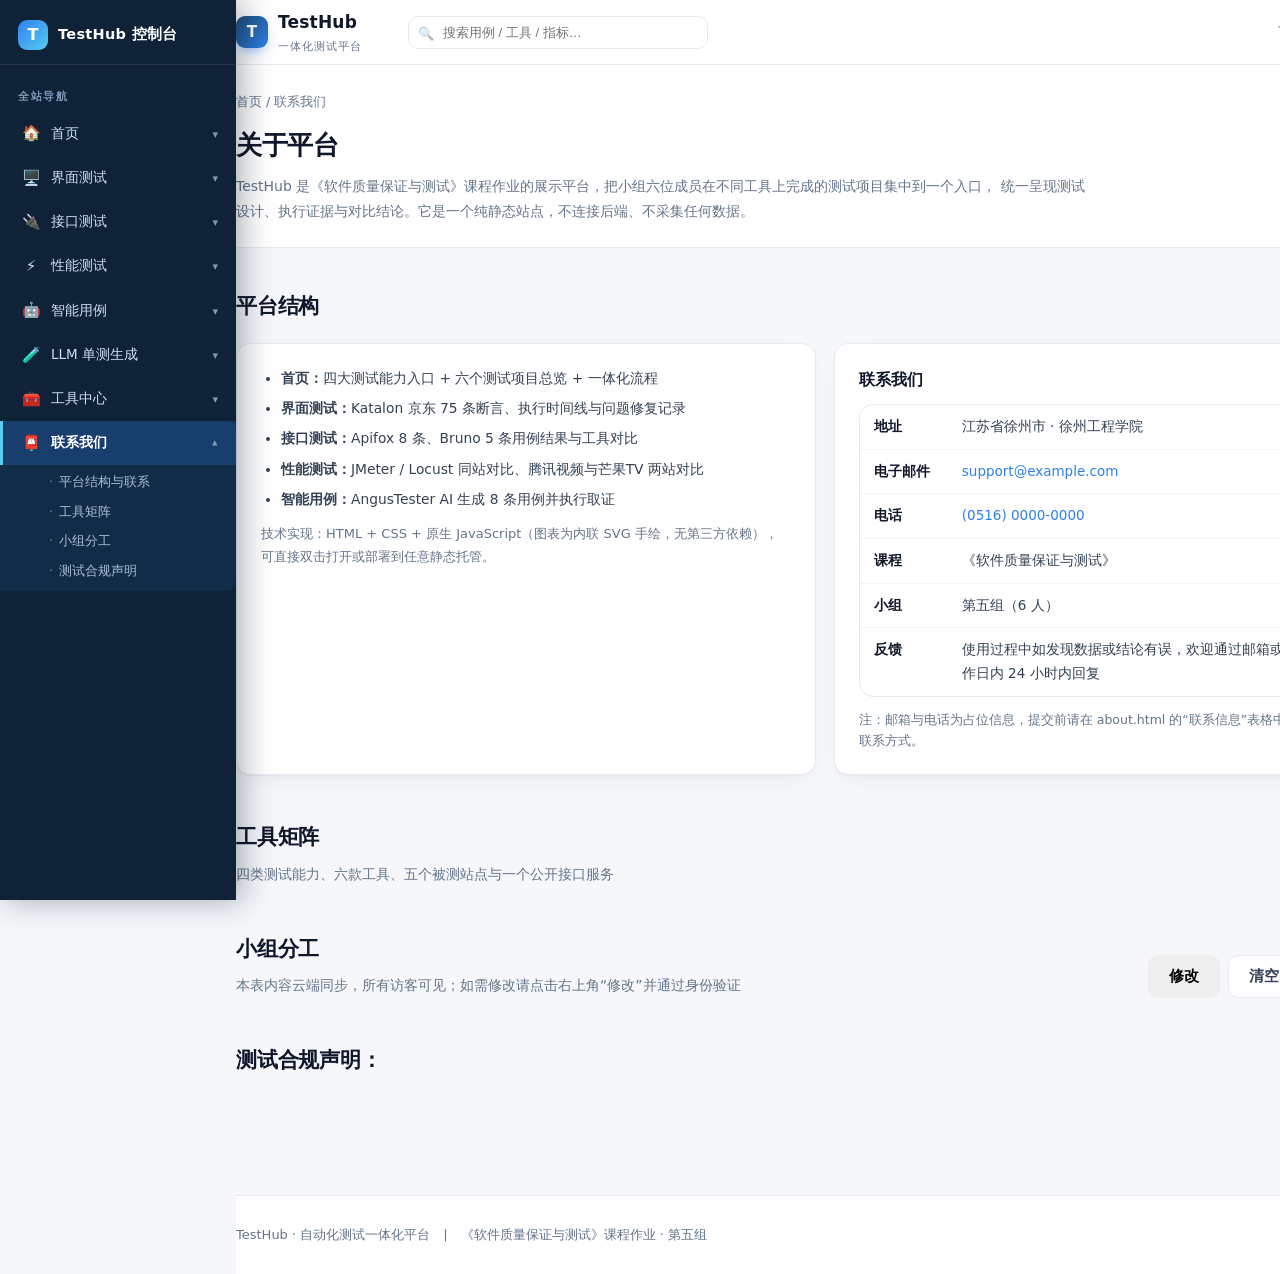
==== about.html @ 20b53c7e "feat: 分工固化+布吉岛验证、侧栏分组直达、新增 LLM 单测生成页" ====
<!DOCTYPE html>
<html lang="zh-CN">
<head>
<meta charset="UTF-8">
<meta name="viewport" content="width=device-width, initial-scale=1">
<title>联系我们 · TestHub 一体化测试平台</title>
<link rel="stylesheet" href="assets/css/style.css">
<link rel="stylesheet" href="assets/css/console.css">
<link rel="stylesheet" href="assets/css/sidebar.css">
</head>
<body>

<header class="nav">
  <div class="wrap nav-inner">
    <a class="logo" href="index.html"><span class="logo-mark">T</span><span>TestHub<small>一体化测试平台</small></span></a>
    <div class="nav-search">
      <input id="globalSearch" type="text" placeholder="搜索用例 / 工具 / 指标…" autocomplete="off">
      <div class="search-pop" id="searchPop"></div>
    </div>
    <button class="nav-toggle" aria-label="菜单">☰</button>
    <nav class="nav-links">
      <a href="index.html">首页</a>
      <a href="about.html">联系我们</a>
    </nav>
  </div>
</header>

<section class="page-head">
  <div class="wrap inner">
    <div class="crumb"><a href="index.html">首页</a> / 联系我们</div>
    <h1>关于平台</h1>
    <p class="desc">
      TestHub 是《软件质量保证与测试》课程作业的展示平台，把小组六位成员在不同工具上完成的测试项目集中到一个入口，
      统一呈现测试设计、执行证据与对比结论。它是一个纯静态站点，不连接后端、不采集任何数据。
    </p>
  </div>
</section>

<main class="wrap">

  <section class="section">
    <div class="grid-2">
      <div class="card card-pad">
        <h3 style="margin:0 0 10px;font-size:16px">平台结构</h3>
        <ul class="list">
          <li><b>首页：</b>四大测试能力入口 + 六个测试项目总览 + 一体化流程</li>
          <li><b>界面测试：</b>Katalon 京东 75 条断言、执行时间线与问题修复记录</li>
          <li><b>接口测试：</b>Apifox 8 条、Bruno 5 条用例结果与工具对比</li>
          <li><b>性能测试：</b>JMeter / Locust 同站对比、腾讯视频与芒果TV 两站对比</li>
          <li><b>智能用例：</b>AngusTester AI 生成 8 条用例并执行取证</li>
        </ul>
        <p style="font-size:13px;color:var(--muted);margin:12px 0 0">
          技术实现：HTML + CSS + 原生 JavaScript（图表为内联 SVG 手绘，无第三方依赖），可直接双击打开或部署到任意静态托管。
        </p>
      </div>

      <div class="card card-pad">
        <h3 style="margin:0 0 10px;font-size:16px">联系我们</h3>
        <div class="table-wrap" style="box-shadow:none">
          <table class="data">
            <tbody>
              <tr><td style="width:88px" class="strong">地址</td><td>江苏省徐州市 · 徐州工程学院</td></tr>
              <tr><td class="strong">电子邮件</td><td><a href="mailto:support@example.com">support@example.com</a></td></tr>
              <tr><td class="strong">电话</td><td><a href="tel:+8651600000000">(0516) 0000-0000</a></td></tr>
              <tr><td class="strong">课程</td><td>《软件质量保证与测试》</td></tr>
              <tr><td class="strong">小组</td><td>第五组（6 人）</td></tr>
              <tr><td class="strong">反馈</td><td>使用过程中如发现数据或结论有误，欢迎通过邮箱或电话反馈；工作日内 24 小时内回复</td></tr>
            </tbody>
          </table>
        </div>
        <p style="font-size:12.5px;color:var(--muted);margin:12px 0 0">
          注：邮箱与电话为占位信息，提交前请在 about.html 的“联系信息”表格中替换为本组真实联系方式。
        </p>
      </div>
    </div>
  </section>

  <section class="section">
    <div class="section-head">
      <div><h2>工具矩阵</h2><p>四类测试能力、六款工具、五个被测站点与一个公开接口服务</p></div>
    </div>
    <div class="table-wrap">
      <table class="data">
        <thead>
          <tr><th>测试类型</th><th>工具</th><th>被测对象</th><th class="c">规模</th><th class="c">结果</th><th>产出证据</th></tr>
        </thead>
        <tbody>
          <tr><td><span class="badge info">界面</span></td><td>Katalon Studio 11.7.0</td><td>京东 5 个页面</td><td class="c">75 条断言</td><td class="c"><span class="badge ok">100%</span></td><td>HTML 报告 + 3 张页面截图 + 原始日志</td></tr>
          <tr><td><span class="badge info">性能</span></td><td>Locust 2.x</td><td>腾讯网首页</td><td class="c">5 组负载</td><td class="c"><span class="badge ok">0% 失败</span></td><td>统计页 + 趋势图</td></tr>
          <tr><td><span class="badge info">性能</span></td><td>Apache JMeter 5.6.3</td><td>腾讯网首页</td><td class="c">4 档 + 补充</td><td class="c"><span class="badge ok">0% 异常</span></td><td>聚合报告 + 图形结果</td></tr>
          <tr><td><span class="badge info">性能</span></td><td>Apache JMeter 5.6.3</td><td>腾讯视频 / 芒果TV</td><td class="c">8 组用例</td><td class="c"><span class="badge ok">0% 异常</span></td><td>聚合报告 + 对比折线</td></tr>
          <tr><td><span class="badge info">接口</span></td><td>Apifox</td><td>JSONPlaceholder posts</td><td class="c">8 条用例</td><td class="c"><span class="badge ok">全部通过</span></td><td>请求/响应截图 + 自动化报告</td></tr>
          <tr><td><span class="badge info">接口</span></td><td>Bruno v4.3.0</td><td>JSONPlaceholder users / posts</td><td class="c">5 条用例</td><td class="c"><span class="badge ok">全部通过</span></td><td>断言结果截图</td></tr>
          <tr><td><span class="badge info">智能</span></td><td>AngusTester + DeepSeek</td><td>百度首页</td><td class="c">8 条用例</td><td class="c"><span class="badge warn">1 个缺陷</span></td><td>AI 用例表 + 执行截图</td></tr>
        </tbody>
      </table>
    </div>
  </section>

  <section class="section">
    <div class="section-head">
      <div><h2>小组分工</h2><p>本表内容云端同步，所有访客可见；如需修改请点击右上角“修改”并通过身份验证</p></div>
      <div style="display:flex;gap:8px">
        <button class="btn" id="fgEdit">修改</button>
        <button class="btn btn-ghost" id="fgReset">清空</button>
        <button class="btn btn-primary" id="fgSave">保存</button>
      </div>
    </div>
    <div class="table-wrap">
      <table class="data" id="fengongTable">
        <thead><tr><th class="c">序号</th><th>姓名</th><th>学号</th><th>负责内容</th></tr></thead>
        <tbody>
          <tr><td class="c">1</td><td class="fill" data-k="n1">高陈洋</td><td class="fill" data-k="s1">24090202116</td><td class="fill wide" data-k="t1">AngusTester 大模型辅助生成测试用例百度功能测试</td></tr>
          <tr><td class="c">2</td><td class="fill" data-k="n2">章雨倩</td><td class="fill" data-k="s2">24090212115</td><td class="fill wide" data-k="t2">JMeter 腾讯QQ/腾讯视频/芒果TV性能测试</td></tr>
          <tr><td class="c">3</td><td class="fill" data-k="n3">王涛</td><td class="fill" data-k="s3">24090202147</td><td class="fill wide" data-k="t3">Locust腾讯QQ性能测试</td></tr>
          <tr><td class="c">4</td><td class="fill" data-k="n4">刘镇恺</td><td class="fill" data-k="s4">24090202151</td><td class="fill wide" data-k="t4">Bruno JSONPlaceholder接口测试</td></tr>
          <tr><td class="c">5</td><td class="fill" data-k="n5">李秉阳</td><td class="fill" data-k="s5">24090202152</td><td class="fill wide" data-k="t5">Apifox JSONPlaceholder接口测试</td></tr>
          <tr><td class="c">6</td><td class="fill" data-k="n6">韩洋</td><td class="fill" data-k="s6">24090202121</td><td class="fill wide" data-k="t6">Katalon Studio京东界面测试</td></tr>
        </tbody>
      </table>
    </div>
  </section>

  <!-- 分工编辑验证弹窗 -->
  <div id="fgGate" style="display:none;position:fixed;inset:0;background:rgba(10,20,32,.55);z-index:200;align-items:center;justify-content:center">
    <div style="background:#fff;border-radius:14px;max-width:360px;width:calc(100% - 40px);padding:22px 22px 18px;box-shadow:0 24px 60px rgba(8,20,35,.35)">
      <h3 style="margin:0 0 6px;font-size:16px">🔐 身份验证</h3>
      <p style="margin:0 0 12px;font-size:13.5px;color:#5a6b7e">谁是大胃王？</p>
      <input id="fgGateInput" type="text" placeholder="请输入答案" style="width:100%;box-sizing:border-box;padding:9px 12px;border:1px solid #d5dce5;border-radius:9px;font-size:14px" autocomplete="off">
      <p id="fgGateErr" style="display:none;margin:8px 0 0;font-size:12.5px;color:#d64545">回答不对哦，再想想～</p>
      <div style="display:flex;gap:8px;justify-content:flex-end;margin-top:14px">
        <button class="btn btn-ghost" id="fgGateCancel">取消</button>
        <button class="btn btn-primary" id="fgGateOk">提交</button>
      </div>
    </div>
  </div>
  <style>
    td.fill { min-width: 90px; }
    td.fill:not(.unlocked) { cursor: pointer; }
    td.fill.unlocked { cursor: text; }
    td.fill.unlocked:focus { outline: 2px solid var(--accent, #4f7cff); outline-offset: -2px; background: #f7f9ff; }
    tr:hover td.fill { background: rgba(47,128,237,.05); }
  </style>
  <script>
  (function () {
    var KEY = "testhub_fengong_v3";
    var CLOUD = "https://kvdb.io/DisrYPCNnQed1QPvCBhDaT/fengong";
    /* 答案仅以哈希形式存放，查看源代码无法直接得到答案 */
    var ANSWER_HASHES = ["3mw9p4", "1e029jj", "3mwav9"];
    function ansHash(s) {
      var x = 5381;
      for (var i = 0; i < s.length; i++) { x = ((x << 5) + x + s.charCodeAt(i)) >>> 0; }
      return x.toString(36);
    }
    var DEFAULTS = {
      n1: "高陈洋", s1: "24090202116", t1: "AngusTester 大模型辅助生成测试用例百度功能测试",
      n2: "章雨倩", s2: "24090212115", t2: "JMeter 腾讯QQ/腾讯视频/芒果TV性能测试",
      n3: "王涛",   s3: "24090202147", t3: "Locust腾讯QQ性能测试",
      n4: "刘镇恺", s4: "24090202151", t4: "Bruno JSONPlaceholder接口测试",
      n5: "李秉阳", s5: "24090202152", t5: "Apifox JSONPlaceholder接口测试",
      n6: "韩洋",   s6: "24090202121", t6: "Katalon Studio京东界面测试"
    };
    var cells = document.querySelectorAll("#fengongTable td.fill");
    var gate = document.getElementById("fgGate");
    var gateInput = document.getElementById("fgGateInput");
    var gateErr = document.getElementById("fgGateErr");
    var unlocked = sessionStorage.getItem("th_fg_unlock") === "1";
    var pendingAction = null;

    function collect() {
      var data = {};
      cells.forEach(function (c) { data[c.dataset.k] = c.textContent.trim(); });
      return data;
    }
    function render(data) {
      cells.forEach(function (c) {
        var v = data[c.dataset.k];
        if (typeof v === "string" && v !== "") c.textContent = v;
      });
    }

    /* 内容优先级：云端数据 > 本地缓存 > 网页内置默认 */
    render(DEFAULTS);
    try { render(JSON.parse(localStorage.getItem(KEY) || "{}")); } catch (e) {}
    fetch(CLOUD, { cache: "no-store" })
      .then(function (r) { return r.ok ? r.text() : null; })
      .then(function (t) {
        if (!t) return;
        var d = null;
        try { d = JSON.parse(t); } catch (e) {}
        if (d && d.n1) { render(d); }
      })
      .catch(function () {});

    function setEditable(on) {
      cells.forEach(function (c) {
        c.classList.toggle("unlocked", on);
        if (on) c.setAttribute("contenteditable", "true");
        else c.removeAttribute("contenteditable");
      });
    }

    /* --- 验证关卡：所有写操作（修改/清空/保存）必须先通过 --- */
    function requireGate(action) {
      if (unlocked) { action(); return; }
      pendingAction = action;
      gate.style.display = "flex";
      gateErr.style.display = "none";
      gateInput.value = "";
      setTimeout(function () { gateInput.focus(); }, 60);
    }
    function tryAnswer() {
      var v = (gateInput.value || "").trim().toLowerCase();
      if (ANSWER_HASHES.indexOf(ansHash(v)) >= 0) {
        gate.style.display = "none";
        unlocked = true;
        sessionStorage.setItem("th_fg_unlock", "1");
        var act = pendingAction; pendingAction = null;
        if (act) act();
      } else {
        gateErr.style.display = "block";
        gateInput.select();
      }
    }
    document.getElementById("fgGateOk").addEventListener("click", tryAnswer);
    document.getElementById("fgGateCancel").addEventListener("click", function () {
      gate.style.display = "none"; pendingAction = null;
    });
    gateInput.addEventListener("keydown", function (e) { if (e.key === "Enter") tryAnswer(); });

    /* --- 修改：验证后解锁编辑 --- */
    document.getElementById("fgEdit").addEventListener("click", function () {
      requireGate(function () {
        setEditable(true);
        alert("验证通过！现在可以点击单元格直接修改，改完请点击“保存”同步到云端。");
      });
    });

    /* --- 清空：验证后清空表格内容（需再点保存才会同步） --- */
    document.getElementById("fgReset").addEventListener("click", function () {
      requireGate(function () {
        if (!confirm("确定清空表格全部内容？清空后请点击“保存”同步到云端。")) return;
        cells.forEach(function (c) { c.textContent = ""; });
      });
    });

    /* --- 保存：验证后写入云端，全站访客刷新即可看到 --- */
    var saveBtn = document.getElementById("fgSave");
    saveBtn.addEventListener("click", function () {
      requireGate(function () {
        var data = collect();
        saveBtn.disabled = true; saveBtn.textContent = "保存中…";
        fetch(CLOUD, {
          method: "PUT",
          headers: { "Content-Type": "application/json" },
          body: JSON.stringify(data)
        }).then(function (r) {
          if (r.ok) {
            localStorage.removeItem(KEY);
            saveBtn.textContent = "已同步 ✓";
            setTimeout(function () { saveBtn.textContent = "保存"; saveBtn.disabled = false; }, 1500);
            alert("已保存并同步到云端！所有人打开或刷新本页面即可看到最新分工。");
          } else {
            throw new Error("HTTP " + r.status);
          }
        }).catch(function () {
          localStorage.setItem(KEY, JSON.stringify(data));
          saveBtn.textContent = "保存";
          saveBtn.disabled = false;
          alert("云端暂时不可用，本次修改已保存在本浏览器。\n请稍后重试，或联系管理员检查云端存储状态。");
        });
      });
    });

    /* --- 编辑过程中：Enter 结束输入；失焦暂存本地（防丢） --- */
    cells.forEach(function (c) {
      c.addEventListener("keydown", function (e) { if (e.key === "Enter") { e.preventDefault(); c.blur(); } });
      c.addEventListener("blur", function () {
        if (c.classList.contains("unlocked")) {
          try { localStorage.setItem(KEY, JSON.stringify(collect())); } catch (e) {}
        }
      });
    });
  })();
  </script>

  <section class="section">
    <div class="callout warn">
      <b>测试合规声明：</b>平台中所有测试均在公开页面上开展，未登录真实账号、未提交真实业务数据、未绕过任何风控或验证码；
      性能测试并发量级控制在 200 以内，测试前已确认不对被测站点造成异常影响。截图、报告与日志均来自本组真实执行过程。
    </div>
  </section>

</main>

<footer class="site">
  <div class="wrap inner">
    <div>TestHub · 自动化测试一体化平台　|　《软件质量保证与测试》课程作业 · 第五组</div>
    <div><a href="index.html">返回首页</a></div>
  </div>
</footer>

<script src="assets/js/data.js"></script>
<script src="assets/js/console.js"></script>
<script src="assets/js/app.js"></script>
<script src="assets/js/sidebar.js"></script>
</body>
</html>
---- assets/css/style.css ----
:root {
  --bg: #f5f7fb;
  --card: #ffffff;
  --ink: #0f172a;
  --ink-2: #334155;
  --muted: #64748b;
  --line: #e6ebf2;
  --brand: #1f4e79;
  --brand-2: #2f80ed;
  --brand-soft: #eaf2fb;
  --ok: #15803d;
  --ok-soft: #e8f5ec;
  --warn: #b45309;
  --warn-soft: #fdf3e3;
  --fail: #b91c1c;
  --fail-soft: #fdeceb;
  --info: #1d4ed8;
  --info-soft: #e8eefc;
  --radius: 14px;
  --shadow: 0 1px 2px rgba(15, 23, 42, .04), 0 8px 24px -12px rgba(15, 23, 42, .12);
  --shadow-lg: 0 24px 60px -30px rgba(15, 23, 42, .35);
}

* { box-sizing: border-box; }

html { scroll-behavior: smooth; }

body {
  margin: 0;
  background: var(--bg);
  color: var(--ink);
  font-family: "Microsoft YaHei", "PingFang SC", "Hiragino Sans GB", system-ui, -apple-system, "Segoe UI", sans-serif;
  font-size: 15px;
  line-height: 1.75;
  -webkit-font-smoothing: antialiased;
}

a { color: var(--brand-2); text-decoration: none; }
a:hover { text-decoration: underline; }

.wrap { width: min(1180px, 92vw); margin: 0 auto; }

/* ---------- 顶部导航 ---------- */
.nav {
  position: sticky; top: 0; z-index: 50;
  background: rgba(255, 255, 255, .92);
  backdrop-filter: saturate(180%) blur(12px);
  border-bottom: 1px solid var(--line);
}
.nav-inner {
  display: flex; align-items: center; gap: 28px;
  height: 64px;
}
.logo { display: flex; align-items: center; gap: 10px; font-weight: 800; color: var(--ink); font-size: 17px; letter-spacing: .2px; }
.logo:hover { text-decoration: none; }
.logo-mark {
  width: 32px; height: 32px; border-radius: 9px;
  background: linear-gradient(135deg, #1f4e79, #2f80ed);
  color: #fff; display: grid; place-items: center;
  font-size: 15px; font-weight: 800;
  box-shadow: 0 6px 14px -6px rgba(47, 128, 237, .8);
}
.logo small { display: block; font-size: 11px; color: var(--muted); font-weight: 500; letter-spacing: 1px; }
.nav-links { display: flex; gap: 4px; margin-left: auto; }
.nav-links a {
  color: var(--ink-2); padding: 8px 14px; border-radius: 9px;
  font-size: 14.5px; font-weight: 500;
}
.nav-links a:hover { background: var(--brand-soft); color: var(--brand); text-decoration: none; }
.nav-links a.active { background: var(--brand); color: #fff; }
.nav-links a.active:hover { background: var(--brand); }
.nav-toggle { display: none; margin-left: auto; background: none; border: 1px solid var(--line); border-radius: 9px; padding: 6px 10px; cursor: pointer; }

/* ---------- Hero ---------- */
.hero {
  position: relative; overflow: hidden;
  background:
    radial-gradient(900px 340px at 12% -10%, #e8f1fd 0%, rgba(232, 241, 253, 0) 70%),
    radial-gradient(700px 300px at 92% 0%, #eef6f1 0%, rgba(238, 246, 241, 0) 70%),
    #fff;
  border-bottom: 1px solid var(--line);
}
.hero::after {
  content: ""; position: absolute; inset: 0;
  background-image: linear-gradient(var(--line) 1px, transparent 1px), linear-gradient(90deg, var(--line) 1px, transparent 1px);
  background-size: 56px 56px;
  mask-image: radial-gradient(70% 60% at 50% 0%, #000 0%, transparent 80%);
  opacity: .5; pointer-events: none;
}
.hero-inner { position: relative; z-index: 2; padding: 64px 0 56px; }
.eyebrow {
  display: inline-flex; align-items: center; gap: 8px;
  background: var(--brand-soft); color: var(--brand);
  border: 1px solid #d5e4f6;
  padding: 5px 12px; border-radius: 999px;
  font-size: 12.5px; font-weight: 700; letter-spacing: .5px;
}
.hero h1 {
  margin: 18px 0 14px; font-size: clamp(28px, 4.4vw, 44px);
  line-height: 1.25; letter-spacing: -.5px;
}
.hero h1 span { color: var(--brand-2); }
.hero p.lead { max-width: 720px; color: var(--muted); font-size: 16px; margin: 0 0 26px; }
.hero-actions { display: flex; gap: 12px; flex-wrap: wrap; }

.btn {
  display: inline-flex; align-items: center; gap: 8px;
  padding: 11px 20px; border-radius: 10px; font-weight: 700; font-size: 14.5px;
  border: 1px solid transparent; cursor: pointer;
}
.btn-primary { background: linear-gradient(135deg, #1f4e79, #2f80ed); color: #fff; box-shadow: 0 12px 24px -14px rgba(31, 78, 121, .9); }
.btn-primary:hover { text-decoration: none; filter: brightness(1.05); }
.btn-ghost { background: #fff; border-color: var(--line); color: var(--ink-2); }
.btn-ghost:hover { border-color: #c9d8ea; text-decoration: none; color: var(--brand); }

/* ---------- 通用区块 ---------- */
main { padding: 40px 0 72px; }
.section { margin-bottom: 44px; }
.section-head { display: flex; align-items: flex-end; justify-content: space-between; gap: 20px; margin-bottom: 18px; }
.section-head h2 { margin: 0; font-size: 21px; letter-spacing: -.2px; }
.section-head p { margin: 6px 0 0; color: var(--muted); font-size: 14px; }
.section-head .more { font-size: 14px; font-weight: 600; white-space: nowrap; }

.card {
  background: var(--card); border: 1px solid var(--line);
  border-radius: var(--radius); box-shadow: var(--shadow);
}
.card-pad { padding: 22px 24px; }

/* ---------- 首页四大板块 ---------- */
.modules { display: grid; grid-template-columns: repeat(4, 1fr); gap: 18px; }
.module {
  position: relative; overflow: hidden;
  background: #fff; border: 1px solid var(--line); border-radius: var(--radius);
  padding: 22px 22px 20px; box-shadow: var(--shadow);
  display: flex; flex-direction: column; gap: 10px;
  transition: transform .18s ease, box-shadow .18s ease, border-color .18s ease;
}
.module:hover { transform: translateY(-3px); box-shadow: var(--shadow-lg); border-color: #cfe0f5; text-decoration: none; }
.module::before { content: ""; position: absolute; left: 0; right: 0; top: 0; height: 3px; background: var(--accent, var(--brand-2)); }
.module .ico {
  width: 42px; height: 42px; border-radius: 11px;
  display: grid; place-items: center; font-size: 20px;
  background: var(--accent-soft, var(--brand-soft)); color: var(--accent, var(--brand-2));
}
.module h3 { margin: 2px 0 0; font-size: 16.5px; color: var(--ink); }
.module .tool { font-size: 12.5px; color: var(--muted); font-weight: 600; letter-spacing: .3px; }
.module p { margin: 0; font-size: 13.5px; color: var(--muted); line-height: 1.7; }
.module .metric { display: flex; align-items: baseline; gap: 6px; margin-top: auto; padding-top: 6px; border-top: 1px dashed var(--line); }
.module .metric b { font-size: 20px; color: var(--ink); letter-spacing: -.5px; }
.module .metric span { font-size: 12.5px; color: var(--muted); }
.module-actions { display: flex; gap: 8px; flex-wrap: wrap; margin-top: 12px; }
.btn-sm { padding: 7px 13px; font-size: 12.5px; border-radius: 8px; font-weight: 700; }
.btn-sm.btn-primary { box-shadow: none; }
.tool-links { display: flex; flex-wrap: wrap; align-items: center; gap: 10px; margin-top: 16px; font-size: 13px; }
.tool-links .tl-label { color: var(--muted); font-weight: 700; }
.tool-links a {
  display: inline-flex; align-items: center; gap: 5px;
  padding: 6px 13px; border: 1px solid var(--line); border-radius: 999px;
  background: #fff; color: var(--brand); font-weight: 700; font-size: 12.5px;
}
.tool-links a:hover { border-color: #c9d8ea; text-decoration: none; box-shadow: var(--shadow); }

/* ---------- 统计卡 ---------- */
.stats { display: grid; grid-template-columns: repeat(4, 1fr); gap: 16px; }
.stat { background: #fff; border: 1px solid var(--line); border-radius: var(--radius); padding: 18px 20px; box-shadow: var(--shadow); }
.stat .k { font-size: 12.5px; color: var(--muted); font-weight: 600; }
.stat .v { font-size: 30px; font-weight: 800; letter-spacing: -1px; margin: 2px 0 0; }
.stat .v small { font-size: 14px; font-weight: 700; color: var(--muted); margin-left: 4px; }
.stat .d { font-size: 12.5px; color: var(--muted); }

/* ---------- 表格 ---------- */
.table-wrap { overflow-x: auto; border-radius: var(--radius); border: 1px solid var(--line); background: #fff; box-shadow: var(--shadow); }
table.data { width: 100%; border-collapse: collapse; font-size: 13.5px; }
table.data thead th {
  background: #f7fafd; color: var(--ink-2); font-weight: 700; text-align: left;
  padding: 11px 14px; border-bottom: 1px solid var(--line); white-space: nowrap; font-size: 13px;
}
table.data tbody td { padding: 10px 14px; border-bottom: 1px solid #f1f5f9; color: var(--ink-2); vertical-align: top; }
table.data tbody tr:last-child td { border-bottom: none; }
table.data tbody tr:hover { background: #fbfdff; }
table.data td.num, table.data th.num { text-align: right; font-variant-numeric: tabular-nums; }
table.data td.c, table.data th.c { text-align: center; }
table.data .strong { font-weight: 700; color: var(--ink); }

/* ---------- 徽章 ---------- */
.badge {
  display: inline-block; padding: 2px 9px; border-radius: 999px;
  font-size: 12px; font-weight: 700; line-height: 1.7; white-space: nowrap;
}
.badge.ok { background: var(--ok-soft); color: var(--ok); }
.badge.warn { background: var(--warn-soft); color: var(--warn); }
.badge.fail { background: var(--fail-soft); color: var(--fail); }
.badge.info { background: var(--info-soft); color: var(--info); }
.badge.gray { background: #f1f5f9; color: var(--muted); }

/* ---------- 图表 ---------- */
.chart-card { background: #fff; border: 1px solid var(--line); border-radius: var(--radius); box-shadow: var(--shadow); padding: 18px 20px 10px; }
.chart-card h4 { margin: 0 0 2px; font-size: 15px; }
.chart-card .sub { font-size: 12.5px; color: var(--muted); margin-bottom: 10px; }
.chart { width: 100%; }
.chart svg { width: 100%; height: auto; display: block; overflow: visible; }
.legend { display: flex; gap: 16px; flex-wrap: wrap; margin: 4px 0 10px; font-size: 12.5px; color: var(--muted); }
.legend i { width: 10px; height: 10px; border-radius: 3px; display: inline-block; margin-right: 6px; }

.grid-2 { display: grid; grid-template-columns: 1fr 1fr; gap: 18px; }
.grid-2-1 { display: grid; grid-template-columns: 1.35fr 1fr; gap: 18px; }

/* ---------- 证据截图 ---------- */
.shots { display: grid; grid-template-columns: repeat(2, 1fr); gap: 18px; }
.shot { background: #fff; border: 1px solid var(--line); border-radius: var(--radius); padding: 12px; box-shadow: var(--shadow); }
.shot img { width: 100%; display: block; border-radius: 9px; border: 1px solid var(--line); }
.shot figcaption { font-size: 12.5px; color: var(--muted); margin-top: 9px; }
.shot figcaption b { color: var(--ink-2); }

/* ---------- 提示块 ---------- */
.callout {
  border-radius: var(--radius); padding: 16px 20px; font-size: 13.8px; line-height: 1.8;
  background: var(--brand-soft); border: 1px solid #d5e4f6; color: #17395c;
}
.callout.ok { background: var(--ok-soft); border-color: #cfe8d8; color: #14532d; }
.callout.warn { background: var(--warn-soft); border-color: #f4dfb8; color: #7c3a06; }
.callout b { color: inherit; }
.callout ul { margin: 8px 0 0; padding-left: 20px; }

/* ---------- 时间线 ---------- */
.timeline { position: relative; padding-left: 22px; }
.timeline::before { content: ""; position: absolute; left: 6px; top: 6px; bottom: 6px; width: 2px; background: var(--line); }
.tl-item { position: relative; padding: 0 0 16px 12px; font-size: 13.5px; }
.tl-item::before { content: ""; position: absolute; left: -22px; top: 7px; width: 10px; height: 10px; border-radius: 50%; background: #fff; border: 2.5px solid var(--brand-2); }
.tl-item.bad::before { border-color: #dc2626; }
.tl-item.good::before { border-color: #16a34a; }
.tl-item .t { font-weight: 700; color: var(--ink); }
.tl-item .d { color: var(--muted); }

/* ---------- 流程步骤 ---------- */
.steps { display: grid; grid-template-columns: repeat(5, 1fr); gap: 12px; counter-reset: s; }
.step { background: #fff; border: 1px solid var(--line); border-radius: 12px; padding: 16px 16px 14px; position: relative; box-shadow: var(--shadow); }
.step::before {
  counter-increment: s; content: counter(s);
  position: absolute; top: -10px; left: 14px;
  width: 22px; height: 22px; border-radius: 50%;
  background: var(--brand); color: #fff; font-size: 12px; font-weight: 800;
  display: grid; place-items: center;
}
.step h5 { margin: 8px 0 4px; font-size: 14px; }
.step p { margin: 0; font-size: 12.5px; color: var(--muted); line-height: 1.65; }

/* ---------- 页面头 ---------- */
.page-head { background: #fff; border-bottom: 1px solid var(--line); }
.page-head .inner { padding: 26px 0 24px; }
.crumb { font-size: 12.5px; color: var(--muted); margin-bottom: 10px; }
.crumb a { color: var(--muted); }
.page-head h1 { margin: 0 0 6px; font-size: 26px; letter-spacing: -.4px; }
.page-head .desc { color: var(--muted); font-size: 14px; margin: 0; max-width: 860px; }
.chips { display: flex; gap: 8px; flex-wrap: wrap; margin-top: 14px; }
.chip { font-size: 12.5px; color: var(--ink-2); background: #f4f7fb; border: 1px solid var(--line); padding: 4px 11px; border-radius: 999px; font-weight: 600; }

/* ---------- 列表 ---------- */
.list { margin: 0; padding-left: 20px; font-size: 13.8px; color: var(--ink-2); }
.list li { margin-bottom: 6px; }

/* ---------- 页脚 ---------- */
footer.site {
  border-top: 1px solid var(--line); background: #fff;
  padding: 28px 0; color: var(--muted); font-size: 13px;
}
footer.site .inner { display: flex; justify-content: space-between; gap: 20px; flex-wrap: wrap; }
footer.site a { color: var(--muted); }

/* ---------- 响应式 ---------- */
@media (max-width: 1024px) {
  .modules { grid-template-columns: repeat(2, 1fr); }
  .stats { grid-template-columns: repeat(2, 1fr); }
  .steps { grid-template-columns: repeat(2, 1fr); }
  .grid-2, .grid-2-1 { grid-template-columns: 1fr; }
}
@media (max-width: 720px) {
  .nav-links { display: none; position: absolute; top: 64px; left: 0; right: 0; background: #fff; border-bottom: 1px solid var(--line); flex-direction: column; padding: 8px; gap: 2px; }
  .nav-links.open { display: flex; }
  .nav-toggle { display: block; }
  .modules, .stats, .shots, .steps { grid-template-columns: 1fr; }
  .hero-inner { padding: 40px 0 34px; }
  main { padding: 26px 0 48px; }
}
---- assets/css/console.css ----
/* ---------- 全局搜索 ---------- */
.nav-search { position: relative; margin-left: 18px; flex: 0 1 300px; }
.nav-search input {
  width: 100%; padding: 8px 12px 8px 34px; border: 1px solid var(--line); border-radius: 10px;
  font-size: 13px; background: #fff; outline: none; transition: border-color .15s;
}
.nav-search input:focus { border-color: #2f80ed; }
.nav-search::before { content: "🔍"; position: absolute; left: 10px; top: 7px; font-size: 13px; opacity: .55; }
.search-pop {
  display: none; position: absolute; top: 42px; left: 0; right: 0; z-index: 60;
  background: #fff; border: 1px solid var(--line); border-radius: 12px; box-shadow: var(--shadow-lg);
  overflow: hidden; max-height: 340px; overflow-y: auto;
}
.search-pop.show { display: block; }
.sp-item { display: block; padding: 9px 14px; border-bottom: 1px solid #f0f4f8; cursor: pointer; }
.sp-item:hover { background: var(--brand-soft); }
.sp-item b { display: block; font-size: 13px; color: var(--ink); }
.sp-item span { display: block; font-size: 12px; color: var(--muted); margin-top: 2px; }
.sp-empty { padding: 14px; font-size: 12.5px; color: var(--muted); text-align: center; }

/* ---------- 交互控制台 ---------- */
.console { background: #fff; border: 1px solid var(--line); border-radius: var(--radius); box-shadow: var(--shadow); padding: 20px 22px; }
.console h3 { margin: 0 0 4px; font-size: 16px; }
.console .sub { font-size: 12.5px; color: var(--muted); margin: 0 0 14px; }
.ctl-row { display: flex; gap: 10px; flex-wrap: wrap; align-items: center; margin-bottom: 12px; }
.ctl-row label { font-size: 12.5px; font-weight: 700; color: var(--muted); }
.ctl-row select, .ctl-row input[type="text"], .console textarea {
  padding: 8px 11px; border: 1px solid var(--line); border-radius: 9px; font-size: 13px;
  background: #fff; outline: none; font-family: inherit;
}
.ctl-row select:focus, .ctl-row input:focus, .console textarea:focus { border-color: #2f80ed; }
.ctl-row input[type="text"].grow { flex: 1 1 260px; }
.console textarea { width: 100%; min-height: 74px; resize: vertical; line-height: 1.6; }
.kv { display: flex; gap: 22px; flex-wrap: wrap; padding: 12px 14px; background: #f6f9fc; border: 1px solid var(--line); border-radius: 10px; margin-bottom: 12px; }
.kv .kv-i { display: flex; flex-direction: column; gap: 2px; }
.kv .kv-k { font-size: 11.5px; color: var(--muted); font-weight: 700; }
.kv .kv-v { font-size: 15px; font-weight: 800; color: var(--ink); }
.kv .kv-v.ok { color: #0d9488; }
.kv .kv-v.bad { color: #d64545; }
.resp-box { background: #101826; color: #d7e3f4; border-radius: 10px; padding: 14px 16px; font-family: Consolas, Menlo, monospace; font-size: 12.5px; line-height: 1.6; max-height: 340px; overflow: auto; white-space: pre-wrap; word-break: break-all; }
.hist-list { list-style: none; margin: 10px 0 0; padding: 0; }
.hist-list li { display: flex; align-items: center; gap: 10px; padding: 7px 4px; border-bottom: 1px dashed var(--line); font-size: 12.5px; }
.hist-list li.dim { color: var(--muted); }
.hist-list .hm { font-weight: 800; font-size: 11px; padding: 2px 8px; border-radius: 6px; background: #eef2f7; }
.hist-list .hm.ok { background: #e6f6f3; color: #0d9488; }
.hist-list .hm.bad { background: #fdeaea; color: #d64545; }
.hist-list .hu { flex: 1; color: var(--ink-2); overflow: hidden; text-overflow: ellipsis; white-space: nowrap; }
.hist-list .hs { font-weight: 700; }
.hist-list .hs.ok { color: #0d9488; }
.hist-list .hs.bad { color: #d64545; }
.hist-list .ht { color: var(--muted); }
button.mini { border: 1px solid var(--line); background: #fff; border-radius: 7px; padding: 3px 10px; font-size: 11.5px; cursor: pointer; }
button.mini:hover { border-color: #2f80ed; color: #2f80ed; }
.chart-box { margin-top: 14px; background: #fff; border: 1px solid var(--line); border-radius: 12px; padding: 14px; }
.pf-svg { width: 100%; height: auto; }
.badge.bad { background: #fdeaea; color: #d64545; }
.ai-case { border: 1px solid var(--line); border-left: 3px solid var(--brand-2); border-radius: 10px; padding: 12px 14px; margin-top: 10px; animation: pop .25s ease; }
.ai-case .ai-head { display: flex; align-items: center; gap: 8px; flex-wrap: wrap; font-size: 13.5px; }
.ai-case p { margin: 6px 0 0; font-size: 12.5px; color: var(--muted); }
@keyframes pop { from { opacity: 0; transform: translateY(6px); } to { opacity: 1; transform: none; } }
.ai-prog { height: 26px; background: #eef2f7; border-radius: 999px; overflow: hidden; margin: 10px 0; }
.ai-prog div { height: 100%; width: 0; background: linear-gradient(90deg, #1f4e79, #2f80ed); color: #fff; font-size: 11.5px; font-weight: 700; line-height: 26px; padding-left: 12px; transition: width .2s; white-space: nowrap; }

/* ---------- 工具中心 ---------- */
.tools-grid { display: grid; grid-template-columns: repeat(3, 1fr); gap: 18px; }
.tool-card { background: #fff; border: 1px solid var(--line); border-top: 3px solid var(--tc, var(--brand-2)); border-radius: var(--radius); padding: 20px; box-shadow: var(--shadow); display: flex; flex-direction: column; gap: 8px; }
.tool-card h3 { margin: 0; font-size: 17px; color: var(--ink); }
.tool-card p { margin: 0; font-size: 13px; color: var(--muted); line-height: 1.7; flex: 1; }
.tc-head { display: flex; justify-content: space-between; align-items: center; }
.tc-badge { font-size: 11.5px; font-weight: 800; color: var(--tc); background: color-mix(in srgb, var(--tc) 10%, #fff); padding: 3px 10px; border-radius: 999px; }
.tc-ver { font-size: 11.5px; color: var(--muted); font-weight: 700; }
.tc-actions { display: flex; flex-wrap: wrap; gap: 8px; margin-top: 10px; }
@media (max-width: 1024px) { .tools-grid { grid-template-columns: repeat(2, 1fr); } .nav-search { display: none; } }
@media (max-width: 720px) { .tools-grid { grid-template-columns: 1fr; } }
---- assets/css/sidebar.css ----
/* ---------- 左侧菜单抽屉 ---------- */
.th-sidebar{position:fixed;top:0;left:0;bottom:0;width:236px;background:#0f2237;color:#cfe0f3;z-index:90;
  transform:translateX(-100%);transition:transform .22s ease;overflow-y:auto;padding:18px 0 24px;}
body.sb-open .th-sidebar{transform:none;box-shadow:6px 0 30px rgba(8,20,35,.35)}
.th-sb-head{display:flex;align-items:center;gap:10px;padding:2px 18px 14px;border-bottom:1px solid rgba(255,255,255,.08);margin-bottom:10px}
.th-sb-head .logo-dot{width:30px;height:30px;border-radius:9px;background:linear-gradient(135deg,#2f80ed,#56ccf2);color:#fff;font-weight:800;display:flex;align-items:center;justify-content:center;font-size:16px}
.th-sb-head b{font-size:14.5px;color:#fff;letter-spacing:.3px}
.th-sb-label{font-size:10.5px;font-weight:800;letter-spacing:1.5px;color:#7f9ab5;padding:12px 18px 6px;text-transform:uppercase}
.th-nav-item{display:flex;align-items:center;gap:10px;padding:9px 18px;font-size:13.5px;color:#cfe0f3;text-decoration:none;border-left:3px solid transparent}
.th-nav-item:hover{background:rgba(255,255,255,.06);color:#fff}
.th-nav-item.cur{background:rgba(47,128,237,.22);color:#fff;border-left-color:#56ccf2;font-weight:700}
.th-nav-item .ni{font-size:15px;width:20px;text-align:center}
.th-toc{padding-bottom:6px}
.th-toc-item{display:flex;align-items:flex-start;gap:8px;padding:7px 18px;font-size:12.5px;color:#a9bdd2;cursor:pointer;line-height:1.45}
.th-toc-item:hover{color:#fff;background:rgba(255,255,255,.05)}
.th-toc-item.active{color:#56ccf2;font-weight:700}
.th-toc-item .dot{width:5px;height:5px;border-radius:50%;background:#56ccf2;margin-top:6px;flex:0 0 auto;opacity:.6}
.th-mask{position:fixed;inset:0;background:rgba(10,20,32,.45);z-index:80;opacity:0;pointer-events:none;transition:opacity .2s}
body.sb-open .th-mask{opacity:1;pointer-events:auto}
.th-hamb{position:fixed;left:14px;bottom:16px;z-index:95;width:42px;height:42px;border-radius:12px;border:1px solid var(--line);
  background:#fff;box-shadow:var(--shadow);cursor:pointer;display:flex;flex-direction:column;gap:4px;align-items:center;justify-content:center;padding:0}
.th-hamb span{display:block;width:17px;height:2px;border-radius:2px;background:#2c4a68}
.th-hamb:hover{border-color:#2f80ed}

/* ---------- 分组导航（大分类 + 子项） ---------- */
.th-nav-item{position:relative;padding-right:30px}
.th-nav-item .nt{flex:1}
.th-nav-item .chev{position:absolute;right:14px;top:50%;transform:translateY(-50%);font-size:11px;color:#7f9ab5;
  transition:transform .18s;padding:4px;line-height:1;cursor:pointer}
.th-group .th-sub{display:none}
.th-group.open .th-sub{display:block}
.th-group.open .th-nav-item .chev{transform:translateY(-50%) rotate(180deg)}
.th-group.cur-group{background:rgba(47,128,237,.10);border-radius:0 10px 10px 0}
.th-sub{padding:2px 0 6px}
.th-sub-item{display:block;padding:6px 18px 6px 46px;font-size:12.5px;color:#a9bdd2;text-decoration:none;line-height:1.4;
  border-left:3px solid transparent}
.th-sub-item:hover{color:#fff;background:rgba(255,255,255,.05)}
.th-sub-item.active{color:#56ccf2;font-weight:700;border-left-color:#56ccf2}
.th-sub-item::before{content:"·";margin-right:6px;color:#56ccf2;opacity:.7}

/* ---------- 区块收起/展开 ---------- */
.th-hidden{display:none!important}
section.section.collapsed .sec-body{display:none}
.sec-toggle{cursor:pointer;user-select:none;position:relative;padding-right:34px}
.sec-toggle::after{content:"\25BE";position:absolute;right:6px;top:50%;transform:translateY(-50%);font-size:15px;color:#8aa2ba;transition:transform .18s}
section.section.collapsed .sec-toggle::after{transform:translateY(-50%) rotate(-90deg)}
.sec-toggle:hover h2{color:#2f80ed}

@media(min-width:1100px){
  /* 桌面端：侧边栏固定常驻，不再抽屉拉出 */
  .th-sidebar{transform:none!important;box-shadow:none}
  .th-page{margin-left:236px;transition:margin-left .22s ease}
  .th-mask,.th-hamb{display:none!important}
}
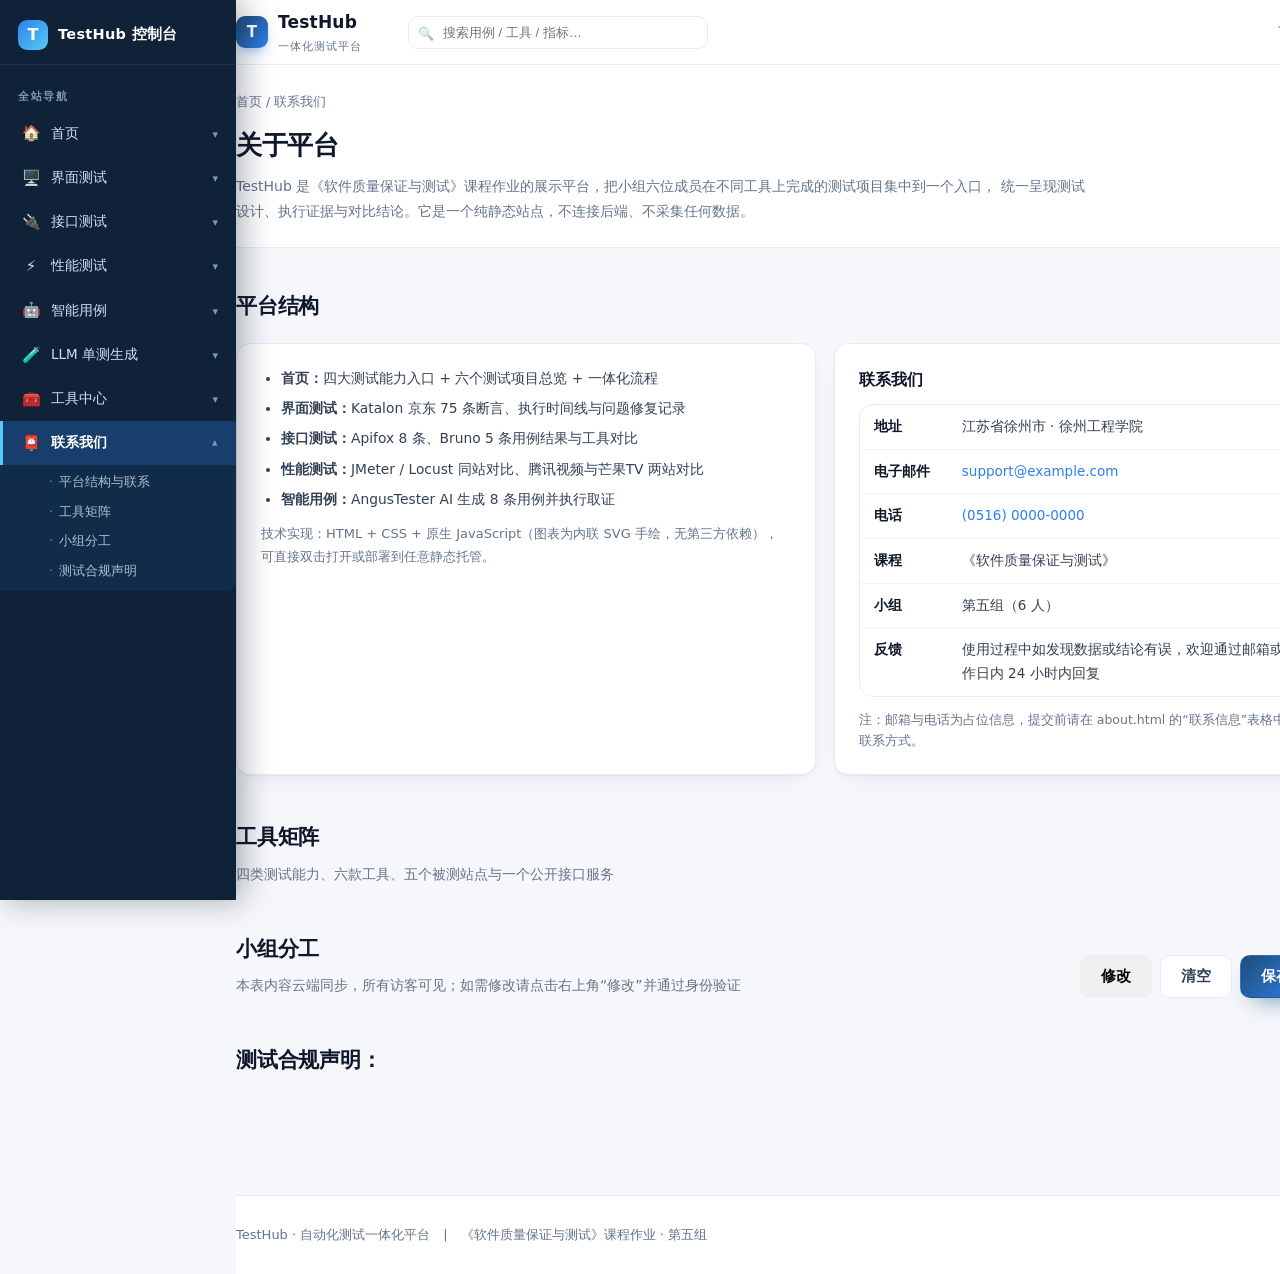
==== commit e3904881: "feat: 分工固化+布吉岛验证、侧栏分组直达、新增 LLM 单测生成页" ====
--- a/about.html
+++ b/about.html
@@ -104,6 +104,7 @@
         <button class="btn" id="fgEdit">修改</button>
         <button class="btn btn-ghost" id="fgReset">清空</button>
         <button class="btn btn-primary" id="fgSave">保存</button>
+        <button class="btn btn-ghost" id="fgKey" title="设置/更换云端写入密钥（仅保存在本浏览器）">🔑</button>
       </div>
     </div>
     <div class="table-wrap">
@@ -134,6 +135,22 @@
       </div>
     </div>
   </div>
+  <div id="fgTokenDlg" style="display:none;position:fixed;inset:0;background:rgba(10,20,32,.55);z-index:210;align-items:center;justify-content:center">
+    <div style="background:#fff;border-radius:14px;max-width:440px;width:calc(100% - 40px);padding:22px 22px 18px;box-shadow:0 24px 60px rgba(8,20,35,.35)">
+      <h3 style="margin:0 0 6px;font-size:16px">🔑 云端写入密钥</h3>
+      <p style="margin:0 0 10px;font-size:13px;color:#5a6b7e;line-height:1.6">
+        保存到云端需要一个 GitHub 细粒度令牌（管理员持有）。令牌只保存在<b>本浏览器</b>中，不会出现在公开网页里。<br>
+        获取方式：GitHub → Settings → Developer settings → Fine-grained tokens → 勾选仓库 <code>testhub-data</code>、Contents 权限 <code>Read and write</code>。
+      </p>
+      <input id="fgTokenInput" type="password" placeholder="粘贴 github_pat_ 开头的令牌" style="width:100%;box-sizing:border-box;padding:9px 12px;border:1px solid #d5dce5;border-radius:9px;font-size:13px" autocomplete="off">
+      <p id="fgTokenErr" style="display:none;margin:8px 0 0;font-size:12.5px;color:#d64545">令牌无效或没有写权限，请检查后重新输入。</p>
+      <div style="display:flex;gap:8px;justify-content:flex-end;margin-top:14px">
+        <button class="btn btn-ghost" id="fgTokenCancel">取消</button>
+        <button class="btn btn-ghost" id="fgTokenClear">清除</button>
+        <button class="btn btn-primary" id="fgTokenOk">保存密钥</button>
+      </div>
+    </div>
+  </div>
   <style>
     td.fill { min-width: 90px; }
     td.fill:not(.unlocked) { cursor: pointer; }
@@ -144,7 +161,62 @@
   <script>
   (function () {
     var KEY = "testhub_fengong_v3";
-    var CLOUD = "https://kvdb.io/DisrYPCNnQed1QPvCBhDaT/fengong";
+    /* 云端存储：GitHub 仓库 testhub-data（读公开接口；写需细粒度令牌，仅限该数据仓库） */
+    var GH_REPO = "yany-bit/testhub-data";
+    var GH_FILE = "fengong.json";
+    var GH_TOKEN_KEY = "th_fg_token";
+    function getToken() { try { return localStorage.getItem(GH_TOKEN_KEY) || ""; } catch (e) { return ""; } }
+    /* 令牌只保存在编辑者自己的浏览器中，绝不写入公开网页——否则会被 GitHub 密钥扫描自动吊销 */
+    var GH_API = "https://api.github.com/repos/" + GH_REPO + "/contents/" + GH_FILE + "?ref=main";
+    var GH_RAW = "https://raw.githubusercontent.com/" + GH_REPO + "/main/" + GH_FILE;
+
+    function b64ToUtf8(b64) {
+      var bin = atob((b64 || "").replace(/\s/g, ""));
+      try {
+        return decodeURIComponent(Array.prototype.map.call(bin, function (c) {
+          return "%" + ("00" + c.charCodeAt(0).toString(16)).slice(-2);
+        }).join(""));
+      } catch (e) { return bin; }
+    }
+    function utf8ToB64(s) { return btoa(unescape(encodeURIComponent(s))); }
+    var fileSha = null; /* 云端文件当前版本号，保存时用于更新 */
+    function ghHeaders() {
+      var h = { "Accept": "application/vnd.github+json", "Cache-Control": "no-store" };
+      var tk = getToken();
+      if (tk) h["Authorization"] = "Bearer " + tk;
+      return h;
+    }
+    function cloudRead() {
+      return fetch(GH_API + "&t=" + Date.now(), { cache: "no-store", headers: ghHeaders() })
+        .then(function (r) {
+          if (!r.ok) throw new Error("api " + r.status);
+          return r.json();
+        })
+        .then(function (j) {
+          fileSha = j.sha;
+          return JSON.parse(b64ToUtf8(j.content));
+        })
+        .catch(function () {
+          return fetch(GH_RAW + "?t=" + Date.now(), { cache: "no-store" })
+            .then(function (r) { if (!r.ok) throw new Error("raw " + r.status); return r.json(); });
+        });
+    }
+    function cloudWrite(data) {
+      var body = {
+        message: "update 小组分工 " + new Date().toLocaleString(),
+        content: utf8ToB64(JSON.stringify(data, null, 2))
+      };
+      if (fileSha) body.sha = fileSha;
+      if (!getToken()) return Promise.reject(new Error("no-token"));
+      return fetch(GH_API, {
+        method: "PUT",
+        headers: ghHeaders(),
+        body: JSON.stringify(body)
+      }).then(function (r) {
+        if (!r.ok) throw new Error("HTTP " + r.status);
+        return r.json();
+      }).then(function (j) { fileSha = j.content && j.content.sha; });
+    }
     /* 答案仅以哈希形式存放，查看源代码无法直接得到答案 */
     var ANSWER_HASHES = ["3mw9p4", "1e029jj", "3mwav9"];
     function ansHash(s) {
@@ -182,14 +254,8 @@
     /* 内容优先级：云端数据 > 本地缓存 > 网页内置默认 */
     render(DEFAULTS);
     try { render(JSON.parse(localStorage.getItem(KEY) || "{}")); } catch (e) {}
-    fetch(CLOUD, { cache: "no-store" })
-      .then(function (r) { return r.ok ? r.text() : null; })
-      .then(function (t) {
-        if (!t) return;
-        var d = null;
-        try { d = JSON.parse(t); } catch (e) {}
-        if (d && d.n1) { render(d); }
-      })
+    cloudRead()
+      .then(function (d) { if (d && d.n1) render(d); })
       .catch(function () {});
 
     function setEditable(on) {
@@ -244,32 +310,77 @@
       });
     });
 
+    /* --- 密钥对话框 --- */
+    var tokDlg = document.getElementById("fgTokenDlg");
+    var tokInput = document.getElementById("fgTokenInput");
+    var tokErr = document.getElementById("fgTokenErr");
+    var tokRetry = null; /* 密钥保存成功后要重试的动作 */
+    function openTokDlg(retry) {
+      tokRetry = retry || null;
+      tokErr.style.display = "none";
+      tokInput.value = getToken() || "";
+      tokDlg.style.display = "flex";
+      setTimeout(function () { tokInput.focus(); }, 60);
+    }
+    function tokTest(tk) {
+      /* 校验令牌能否写数据仓库：取一次文件元信息 */
+      return fetch(GH_API + "&t=" + Date.now(), { cache: "no-store", headers: { "Accept": "application/vnd.github+json", "Authorization": "Bearer " + tk } })
+        .then(function (r) { return r.ok; })
+        .catch(function () { return false; });
+    }
+    document.getElementById("fgKey").addEventListener("click", function () { openTokDlg(null); });
+    document.getElementById("fgTokenCancel").addEventListener("click", function () { tokDlg.style.display = "none"; tokRetry = null; });
+    document.getElementById("fgTokenClear").addEventListener("click", function () {
+      localStorage.removeItem(GH_TOKEN_KEY);
+      tokDlg.style.display = "none"; tokRetry = null;
+      alert("已清除本浏览器保存的密钥。");
+    });
+    document.getElementById("fgTokenOk").addEventListener("click", function () {
+      var tk = tokInput.value.trim();
+      if (!tk) { tokErr.style.display = "block"; return; }
+      tokErr.style.display = "none";
+      tokTest(tk).then(function (ok) {
+        if (!ok) { tokErr.style.display = "block"; return; }
+        localStorage.setItem(GH_TOKEN_KEY, tk);
+        tokDlg.style.display = "none";
+        var act = tokRetry; tokRetry = null;
+        if (act) act();
+      });
+    });
+    tokInput.addEventListener("keydown", function (e) { if (e.key === "Enter") document.getElementById("fgTokenOk").click(); });
+
     /* --- 保存：验证后写入云端，全站访客刷新即可看到 --- */
     var saveBtn = document.getElementById("fgSave");
+    function doSave(data) {
+      saveBtn.disabled = true; saveBtn.textContent = "保存中…";
+      /* 保存前先取云端最新版本号，避免覆盖他人修改 */
+      var ensureSha = fileSha
+        ? Promise.resolve()
+        : fetch(GH_API + "&t=" + Date.now(), { cache: "no-store", headers: ghHeaders() })
+            .then(function (r) { if (r.ok) return r.json(); })
+            .then(function (j) { if (j && j.sha) fileSha = j.sha; })
+            .catch(function () {});
+      ensureSha.then(function () { return cloudWrite(data); }).then(function () {
+        localStorage.removeItem(KEY);
+        saveBtn.textContent = "已同步 ✓";
+        setTimeout(function () { saveBtn.textContent = "保存"; saveBtn.disabled = false; }, 1500);
+        alert("已保存并同步到云端！所有人打开或刷新本页面即可看到最新分工。");
+      }).catch(function (err) {
+        saveBtn.textContent = "保存";
+        saveBtn.disabled = false;
+        var msg = (err && err.message) || "";
+        if (msg === "no-token" || msg.indexOf("401") >= 0 || msg.indexOf("403") >= 0) {
+          /* 缺密钥或密钥失效 → 弹出密钥框，填好后自动重试保存 */
+          alert("需要云端写入密钥（或原密钥已失效）。\n请在弹出的窗口中粘贴管理员密钥，保存后会自动重试。");
+          openTokDlg(function () { doSave(collect()); });
+        } else {
+          localStorage.setItem(KEY, JSON.stringify(data));
+          alert("云端暂时不可用，本次修改已保存在本浏览器。\n请稍后重试，或联系管理员检查云端存储状态。");
+        }
+      });
+    }
     saveBtn.addEventListener("click", function () {
-      requireGate(function () {
-        var data = collect();
-        saveBtn.disabled = true; saveBtn.textContent = "保存中…";
-        fetch(CLOUD, {
-          method: "PUT",
-          headers: { "Content-Type": "application/json" },
-          body: JSON.stringify(data)
-        }).then(function (r) {
-          if (r.ok) {
-            localStorage.removeItem(KEY);
-            saveBtn.textContent = "已同步 ✓";
-            setTimeout(function () { saveBtn.textContent = "保存"; saveBtn.disabled = false; }, 1500);
-            alert("已保存并同步到云端！所有人打开或刷新本页面即可看到最新分工。");
-          } else {
-            throw new Error("HTTP " + r.status);
-          }
-        }).catch(function () {
-          localStorage.setItem(KEY, JSON.stringify(data));
-          saveBtn.textContent = "保存";
-          saveBtn.disabled = false;
-          alert("云端暂时不可用，本次修改已保存在本浏览器。\n请稍后重试，或联系管理员检查云端存储状态。");
-        });
-      });
+      requireGate(function () { doSave(collect()); });
     });
 
     /* --- 编辑过程中：Enter 结束输入；失焦暂存本地（防丢） --- */
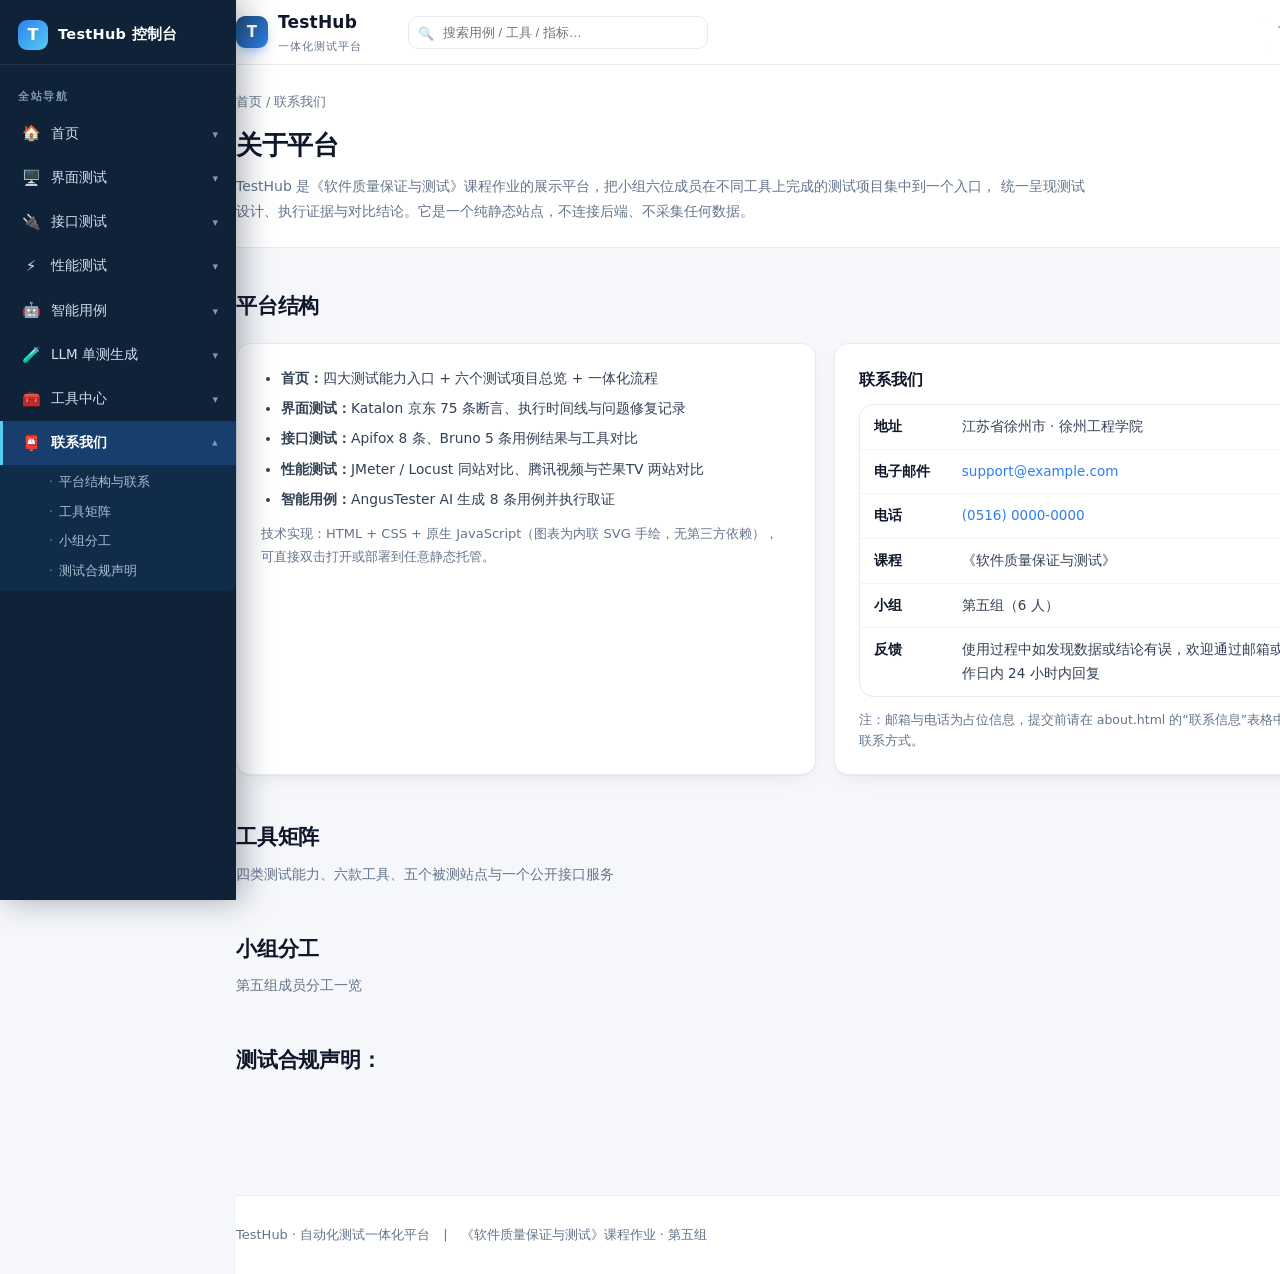
==== commit 5a3a008e: "feat: 分工固化+布吉岛验证、侧栏分组直达、新增 LLM 单测生成页" ====
--- a/about.html
+++ b/about.html
@@ -99,301 +99,22 @@
 
   <section class="section">
     <div class="section-head">
-      <div><h2>小组分工</h2><p>本表内容云端同步，所有访客可见；如需修改请点击右上角“修改”并通过身份验证</p></div>
-      <div style="display:flex;gap:8px">
-        <button class="btn" id="fgEdit">修改</button>
-        <button class="btn btn-ghost" id="fgReset">清空</button>
-        <button class="btn btn-primary" id="fgSave">保存</button>
-        <button class="btn btn-ghost" id="fgKey" title="设置/更换云端写入密钥（仅保存在本浏览器）">🔑</button>
-      </div>
+      <div><h2>小组分工</h2><p>第五组成员分工一览</p></div>
     </div>
     <div class="table-wrap">
-      <table class="data" id="fengongTable">
+      <table class="data">
         <thead><tr><th class="c">序号</th><th>姓名</th><th>学号</th><th>负责内容</th></tr></thead>
         <tbody>
-          <tr><td class="c">1</td><td class="fill" data-k="n1">高陈洋</td><td class="fill" data-k="s1">24090202116</td><td class="fill wide" data-k="t1">AngusTester 大模型辅助生成测试用例百度功能测试</td></tr>
-          <tr><td class="c">2</td><td class="fill" data-k="n2">章雨倩</td><td class="fill" data-k="s2">24090212115</td><td class="fill wide" data-k="t2">JMeter 腾讯QQ/腾讯视频/芒果TV性能测试</td></tr>
-          <tr><td class="c">3</td><td class="fill" data-k="n3">王涛</td><td class="fill" data-k="s3">24090202147</td><td class="fill wide" data-k="t3">Locust腾讯QQ性能测试</td></tr>
-          <tr><td class="c">4</td><td class="fill" data-k="n4">刘镇恺</td><td class="fill" data-k="s4">24090202151</td><td class="fill wide" data-k="t4">Bruno JSONPlaceholder接口测试</td></tr>
-          <tr><td class="c">5</td><td class="fill" data-k="n5">李秉阳</td><td class="fill" data-k="s5">24090202152</td><td class="fill wide" data-k="t5">Apifox JSONPlaceholder接口测试</td></tr>
-          <tr><td class="c">6</td><td class="fill" data-k="n6">韩洋</td><td class="fill" data-k="s6">24090202121</td><td class="fill wide" data-k="t6">Katalon Studio京东界面测试</td></tr>
+          <tr><td class="c">1</td><td>高陈洋</td><td>24090202116</td><td>AngusTester 大模型辅助生成测试用例百度功能测试</td></tr>
+          <tr><td class="c">2</td><td>章雨倩</td><td>24090212115</td><td>JMeter 腾讯QQ/腾讯视频/芒果TV性能测试</td></tr>
+          <tr><td class="c">3</td><td>王涛</td><td>24090202147</td><td>Locust腾讯QQ性能测试</td></tr>
+          <tr><td class="c">4</td><td>刘镇恺</td><td>24090202151</td><td>Bruno JSONPlaceholder接口测试</td></tr>
+          <tr><td class="c">5</td><td>李秉阳</td><td>24090202152</td><td>Apifox JSONPlaceholder接口测试</td></tr>
+          <tr><td class="c">6</td><td>韩洋</td><td>24090202121</td><td>Katalon Studio京东界面测试</td></tr>
         </tbody>
       </table>
     </div>
   </section>
-
-  <!-- 分工编辑验证弹窗 -->
-  <div id="fgGate" style="display:none;position:fixed;inset:0;background:rgba(10,20,32,.55);z-index:200;align-items:center;justify-content:center">
-    <div style="background:#fff;border-radius:14px;max-width:360px;width:calc(100% - 40px);padding:22px 22px 18px;box-shadow:0 24px 60px rgba(8,20,35,.35)">
-      <h3 style="margin:0 0 6px;font-size:16px">🔐 身份验证</h3>
-      <p style="margin:0 0 12px;font-size:13.5px;color:#5a6b7e">谁是大胃王？</p>
-      <input id="fgGateInput" type="text" placeholder="请输入答案" style="width:100%;box-sizing:border-box;padding:9px 12px;border:1px solid #d5dce5;border-radius:9px;font-size:14px" autocomplete="off">
-      <p id="fgGateErr" style="display:none;margin:8px 0 0;font-size:12.5px;color:#d64545">回答不对哦，再想想～</p>
-      <div style="display:flex;gap:8px;justify-content:flex-end;margin-top:14px">
-        <button class="btn btn-ghost" id="fgGateCancel">取消</button>
-        <button class="btn btn-primary" id="fgGateOk">提交</button>
-      </div>
-    </div>
-  </div>
-  <div id="fgTokenDlg" style="display:none;position:fixed;inset:0;background:rgba(10,20,32,.55);z-index:210;align-items:center;justify-content:center">
-    <div style="background:#fff;border-radius:14px;max-width:440px;width:calc(100% - 40px);padding:22px 22px 18px;box-shadow:0 24px 60px rgba(8,20,35,.35)">
-      <h3 style="margin:0 0 6px;font-size:16px">🔑 云端写入密钥</h3>
-      <p style="margin:0 0 10px;font-size:13px;color:#5a6b7e;line-height:1.6">
-        保存到云端需要一个 GitHub 细粒度令牌（管理员持有）。令牌只保存在<b>本浏览器</b>中，不会出现在公开网页里。<br>
-        获取方式：GitHub → Settings → Developer settings → Fine-grained tokens → 勾选仓库 <code>testhub-data</code>、Contents 权限 <code>Read and write</code>。
-      </p>
-      <input id="fgTokenInput" type="password" placeholder="粘贴 github_pat_ 开头的令牌" style="width:100%;box-sizing:border-box;padding:9px 12px;border:1px solid #d5dce5;border-radius:9px;font-size:13px" autocomplete="off">
-      <p id="fgTokenErr" style="display:none;margin:8px 0 0;font-size:12.5px;color:#d64545">令牌无效或没有写权限，请检查后重新输入。</p>
-      <div style="display:flex;gap:8px;justify-content:flex-end;margin-top:14px">
-        <button class="btn btn-ghost" id="fgTokenCancel">取消</button>
-        <button class="btn btn-ghost" id="fgTokenClear">清除</button>
-        <button class="btn btn-primary" id="fgTokenOk">保存密钥</button>
-      </div>
-    </div>
-  </div>
-  <style>
-    td.fill { min-width: 90px; }
-    td.fill:not(.unlocked) { cursor: pointer; }
-    td.fill.unlocked { cursor: text; }
-    td.fill.unlocked:focus { outline: 2px solid var(--accent, #4f7cff); outline-offset: -2px; background: #f7f9ff; }
-    tr:hover td.fill { background: rgba(47,128,237,.05); }
-  </style>
-  <script>
-  (function () {
-    var KEY = "testhub_fengong_v3";
-    /* 云端存储：GitHub 仓库 testhub-data（读公开接口；写需细粒度令牌，仅限该数据仓库） */
-    var GH_REPO = "yany-bit/testhub-data";
-    var GH_FILE = "fengong.json";
-    var GH_TOKEN_KEY = "th_fg_token";
-    function getToken() { try { return localStorage.getItem(GH_TOKEN_KEY) || ""; } catch (e) { return ""; } }
-    /* 令牌只保存在编辑者自己的浏览器中，绝不写入公开网页——否则会被 GitHub 密钥扫描自动吊销 */
-    var GH_API = "https://api.github.com/repos/" + GH_REPO + "/contents/" + GH_FILE + "?ref=main";
-    var GH_RAW = "https://raw.githubusercontent.com/" + GH_REPO + "/main/" + GH_FILE;
-
-    function b64ToUtf8(b64) {
-      var bin = atob((b64 || "").replace(/\s/g, ""));
-      try {
-        return decodeURIComponent(Array.prototype.map.call(bin, function (c) {
-          return "%" + ("00" + c.charCodeAt(0).toString(16)).slice(-2);
-        }).join(""));
-      } catch (e) { return bin; }
-    }
-    function utf8ToB64(s) { return btoa(unescape(encodeURIComponent(s))); }
-    var fileSha = null; /* 云端文件当前版本号，保存时用于更新 */
-    function ghHeaders() {
-      var h = { "Accept": "application/vnd.github+json", "Cache-Control": "no-store" };
-      var tk = getToken();
-      if (tk) h["Authorization"] = "Bearer " + tk;
-      return h;
-    }
-    function cloudRead() {
-      return fetch(GH_API + "&t=" + Date.now(), { cache: "no-store", headers: ghHeaders() })
-        .then(function (r) {
-          if (!r.ok) throw new Error("api " + r.status);
-          return r.json();
-        })
-        .then(function (j) {
-          fileSha = j.sha;
-          return JSON.parse(b64ToUtf8(j.content));
-        })
-        .catch(function () {
-          return fetch(GH_RAW + "?t=" + Date.now(), { cache: "no-store" })
-            .then(function (r) { if (!r.ok) throw new Error("raw " + r.status); return r.json(); });
-        });
-    }
-    function cloudWrite(data) {
-      var body = {
-        message: "update 小组分工 " + new Date().toLocaleString(),
-        content: utf8ToB64(JSON.stringify(data, null, 2))
-      };
-      if (fileSha) body.sha = fileSha;
-      if (!getToken()) return Promise.reject(new Error("no-token"));
-      return fetch(GH_API, {
-        method: "PUT",
-        headers: ghHeaders(),
-        body: JSON.stringify(body)
-      }).then(function (r) {
-        if (!r.ok) throw new Error("HTTP " + r.status);
-        return r.json();
-      }).then(function (j) { fileSha = j.content && j.content.sha; });
-    }
-    /* 答案仅以哈希形式存放，查看源代码无法直接得到答案 */
-    var ANSWER_HASHES = ["3mw9p4", "1e029jj", "3mwav9"];
-    function ansHash(s) {
-      var x = 5381;
-      for (var i = 0; i < s.length; i++) { x = ((x << 5) + x + s.charCodeAt(i)) >>> 0; }
-      return x.toString(36);
-    }
-    var DEFAULTS = {
-      n1: "高陈洋", s1: "24090202116", t1: "AngusTester 大模型辅助生成测试用例百度功能测试",
-      n2: "章雨倩", s2: "24090212115", t2: "JMeter 腾讯QQ/腾讯视频/芒果TV性能测试",
-      n3: "王涛",   s3: "24090202147", t3: "Locust腾讯QQ性能测试",
-      n4: "刘镇恺", s4: "24090202151", t4: "Bruno JSONPlaceholder接口测试",
-      n5: "李秉阳", s5: "24090202152", t5: "Apifox JSONPlaceholder接口测试",
-      n6: "韩洋",   s6: "24090202121", t6: "Katalon Studio京东界面测试"
-    };
-    var cells = document.querySelectorAll("#fengongTable td.fill");
-    var gate = document.getElementById("fgGate");
-    var gateInput = document.getElementById("fgGateInput");
-    var gateErr = document.getElementById("fgGateErr");
-    var unlocked = sessionStorage.getItem("th_fg_unlock") === "1";
-    var pendingAction = null;
-
-    function collect() {
-      var data = {};
-      cells.forEach(function (c) { data[c.dataset.k] = c.textContent.trim(); });
-      return data;
-    }
-    function render(data) {
-      cells.forEach(function (c) {
-        var v = data[c.dataset.k];
-        if (typeof v === "string" && v !== "") c.textContent = v;
-      });
-    }
-
-    /* 内容优先级：云端数据 > 本地缓存 > 网页内置默认 */
-    render(DEFAULTS);
-    try { render(JSON.parse(localStorage.getItem(KEY) || "{}")); } catch (e) {}
-    cloudRead()
-      .then(function (d) { if (d && d.n1) render(d); })
-      .catch(function () {});
-
-    function setEditable(on) {
-      cells.forEach(function (c) {
-        c.classList.toggle("unlocked", on);
-        if (on) c.setAttribute("contenteditable", "true");
-        else c.removeAttribute("contenteditable");
-      });
-    }
-
-    /* --- 验证关卡：所有写操作（修改/清空/保存）必须先通过 --- */
-    function requireGate(action) {
-      if (unlocked) { action(); return; }
-      pendingAction = action;
-      gate.style.display = "flex";
-      gateErr.style.display = "none";
-      gateInput.value = "";
-      setTimeout(function () { gateInput.focus(); }, 60);
-    }
-    function tryAnswer() {
-      var v = (gateInput.value || "").trim().toLowerCase();
-      if (ANSWER_HASHES.indexOf(ansHash(v)) >= 0) {
-        gate.style.display = "none";
-        unlocked = true;
-        sessionStorage.setItem("th_fg_unlock", "1");
-        var act = pendingAction; pendingAction = null;
-        if (act) act();
-      } else {
-        gateErr.style.display = "block";
-        gateInput.select();
-      }
-    }
-    document.getElementById("fgGateOk").addEventListener("click", tryAnswer);
-    document.getElementById("fgGateCancel").addEventListener("click", function () {
-      gate.style.display = "none"; pendingAction = null;
-    });
-    gateInput.addEventListener("keydown", function (e) { if (e.key === "Enter") tryAnswer(); });
-
-    /* --- 修改：验证后解锁编辑 --- */
-    document.getElementById("fgEdit").addEventListener("click", function () {
-      requireGate(function () {
-        setEditable(true);
-        alert("验证通过！现在可以点击单元格直接修改，改完请点击“保存”同步到云端。");
-      });
-    });
-
-    /* --- 清空：验证后清空表格内容（需再点保存才会同步） --- */
-    document.getElementById("fgReset").addEventListener("click", function () {
-      requireGate(function () {
-        if (!confirm("确定清空表格全部内容？清空后请点击“保存”同步到云端。")) return;
-        cells.forEach(function (c) { c.textContent = ""; });
-      });
-    });
-
-    /* --- 密钥对话框 --- */
-    var tokDlg = document.getElementById("fgTokenDlg");
-    var tokInput = document.getElementById("fgTokenInput");
-    var tokErr = document.getElementById("fgTokenErr");
-    var tokRetry = null; /* 密钥保存成功后要重试的动作 */
-    function openTokDlg(retry) {
-      tokRetry = retry || null;
-      tokErr.style.display = "none";
-      tokInput.value = getToken() || "";
-      tokDlg.style.display = "flex";
-      setTimeout(function () { tokInput.focus(); }, 60);
-    }
-    function tokTest(tk) {
-      /* 校验令牌能否写数据仓库：取一次文件元信息 */
-      return fetch(GH_API + "&t=" + Date.now(), { cache: "no-store", headers: { "Accept": "application/vnd.github+json", "Authorization": "Bearer " + tk } })
-        .then(function (r) { return r.ok; })
-        .catch(function () { return false; });
-    }
-    document.getElementById("fgKey").addEventListener("click", function () { openTokDlg(null); });
-    document.getElementById("fgTokenCancel").addEventListener("click", function () { tokDlg.style.display = "none"; tokRetry = null; });
-    document.getElementById("fgTokenClear").addEventListener("click", function () {
-      localStorage.removeItem(GH_TOKEN_KEY);
-      tokDlg.style.display = "none"; tokRetry = null;
-      alert("已清除本浏览器保存的密钥。");
-    });
-    document.getElementById("fgTokenOk").addEventListener("click", function () {
-      var tk = tokInput.value.trim();
-      if (!tk) { tokErr.style.display = "block"; return; }
-      tokErr.style.display = "none";
-      tokTest(tk).then(function (ok) {
-        if (!ok) { tokErr.style.display = "block"; return; }
-        localStorage.setItem(GH_TOKEN_KEY, tk);
-        tokDlg.style.display = "none";
-        var act = tokRetry; tokRetry = null;
-        if (act) act();
-      });
-    });
-    tokInput.addEventListener("keydown", function (e) { if (e.key === "Enter") document.getElementById("fgTokenOk").click(); });
-
-    /* --- 保存：验证后写入云端，全站访客刷新即可看到 --- */
-    var saveBtn = document.getElementById("fgSave");
-    function doSave(data) {
-      saveBtn.disabled = true; saveBtn.textContent = "保存中…";
-      /* 保存前先取云端最新版本号，避免覆盖他人修改 */
-      var ensureSha = fileSha
-        ? Promise.resolve()
-        : fetch(GH_API + "&t=" + Date.now(), { cache: "no-store", headers: ghHeaders() })
-            .then(function (r) { if (r.ok) return r.json(); })
-            .then(function (j) { if (j && j.sha) fileSha = j.sha; })
-            .catch(function () {});
-      ensureSha.then(function () { return cloudWrite(data); }).then(function () {
-        localStorage.removeItem(KEY);
-        saveBtn.textContent = "已同步 ✓";
-        setTimeout(function () { saveBtn.textContent = "保存"; saveBtn.disabled = false; }, 1500);
-        alert("已保存并同步到云端！所有人打开或刷新本页面即可看到最新分工。");
-      }).catch(function (err) {
-        saveBtn.textContent = "保存";
-        saveBtn.disabled = false;
-        var msg = (err && err.message) || "";
-        if (msg === "no-token" || msg.indexOf("401") >= 0 || msg.indexOf("403") >= 0) {
-          /* 缺密钥或密钥失效 → 弹出密钥框，填好后自动重试保存 */
-          alert("需要云端写入密钥（或原密钥已失效）。\n请在弹出的窗口中粘贴管理员密钥，保存后会自动重试。");
-          openTokDlg(function () { doSave(collect()); });
-        } else {
-          localStorage.setItem(KEY, JSON.stringify(data));
-          alert("云端暂时不可用，本次修改已保存在本浏览器。\n请稍后重试，或联系管理员检查云端存储状态。");
-        }
-      });
-    }
-    saveBtn.addEventListener("click", function () {
-      requireGate(function () { doSave(collect()); });
-    });
-
-    /* --- 编辑过程中：Enter 结束输入；失焦暂存本地（防丢） --- */
-    cells.forEach(function (c) {
-      c.addEventListener("keydown", function (e) { if (e.key === "Enter") { e.preventDefault(); c.blur(); } });
-      c.addEventListener("blur", function () {
-        if (c.classList.contains("unlocked")) {
-          try { localStorage.setItem(KEY, JSON.stringify(collect())); } catch (e) {}
-        }
-      });
-    });
-  })();
-  </script>
 
   <section class="section">
     <div class="callout warn">
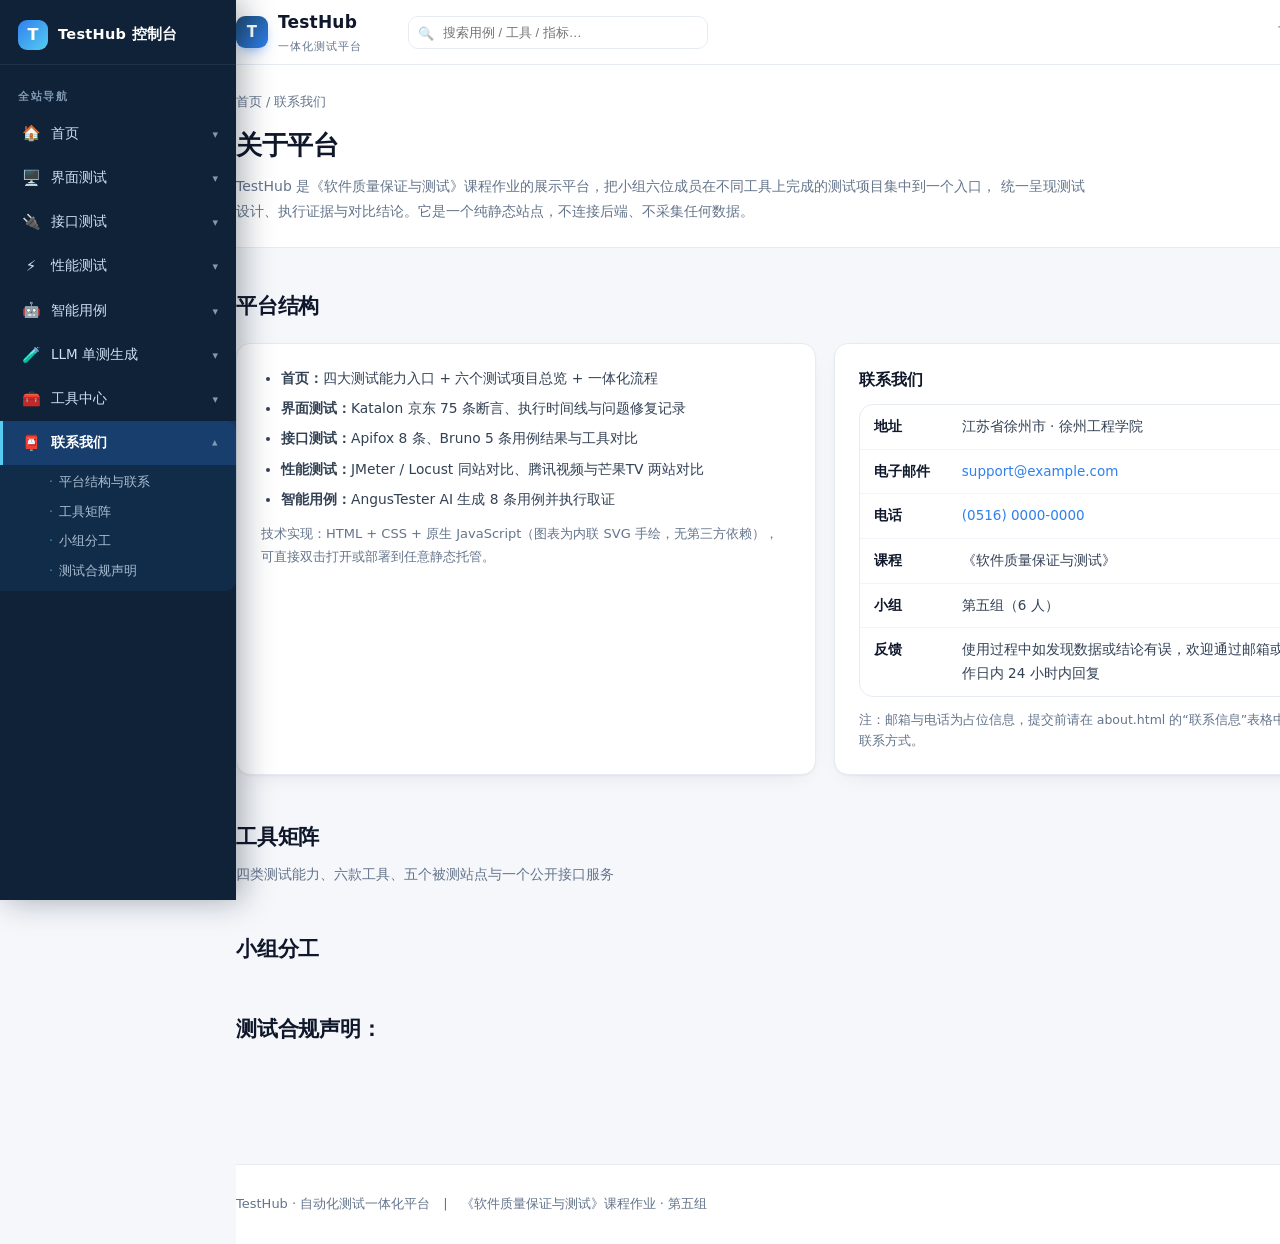
==== commit d74a13a7: "feat: 分工固化+布吉岛验证、侧栏分组直达、新增 LLM 单测生成页" ====
--- a/about.html
+++ b/about.html
@@ -99,7 +99,7 @@
 
   <section class="section">
     <div class="section-head">
-      <div><h2>小组分工</h2><p>第五组成员分工一览</p></div>
+      <div><h2>小组分工</h2></div>
     </div>
     <div class="table-wrap">
       <table class="data">
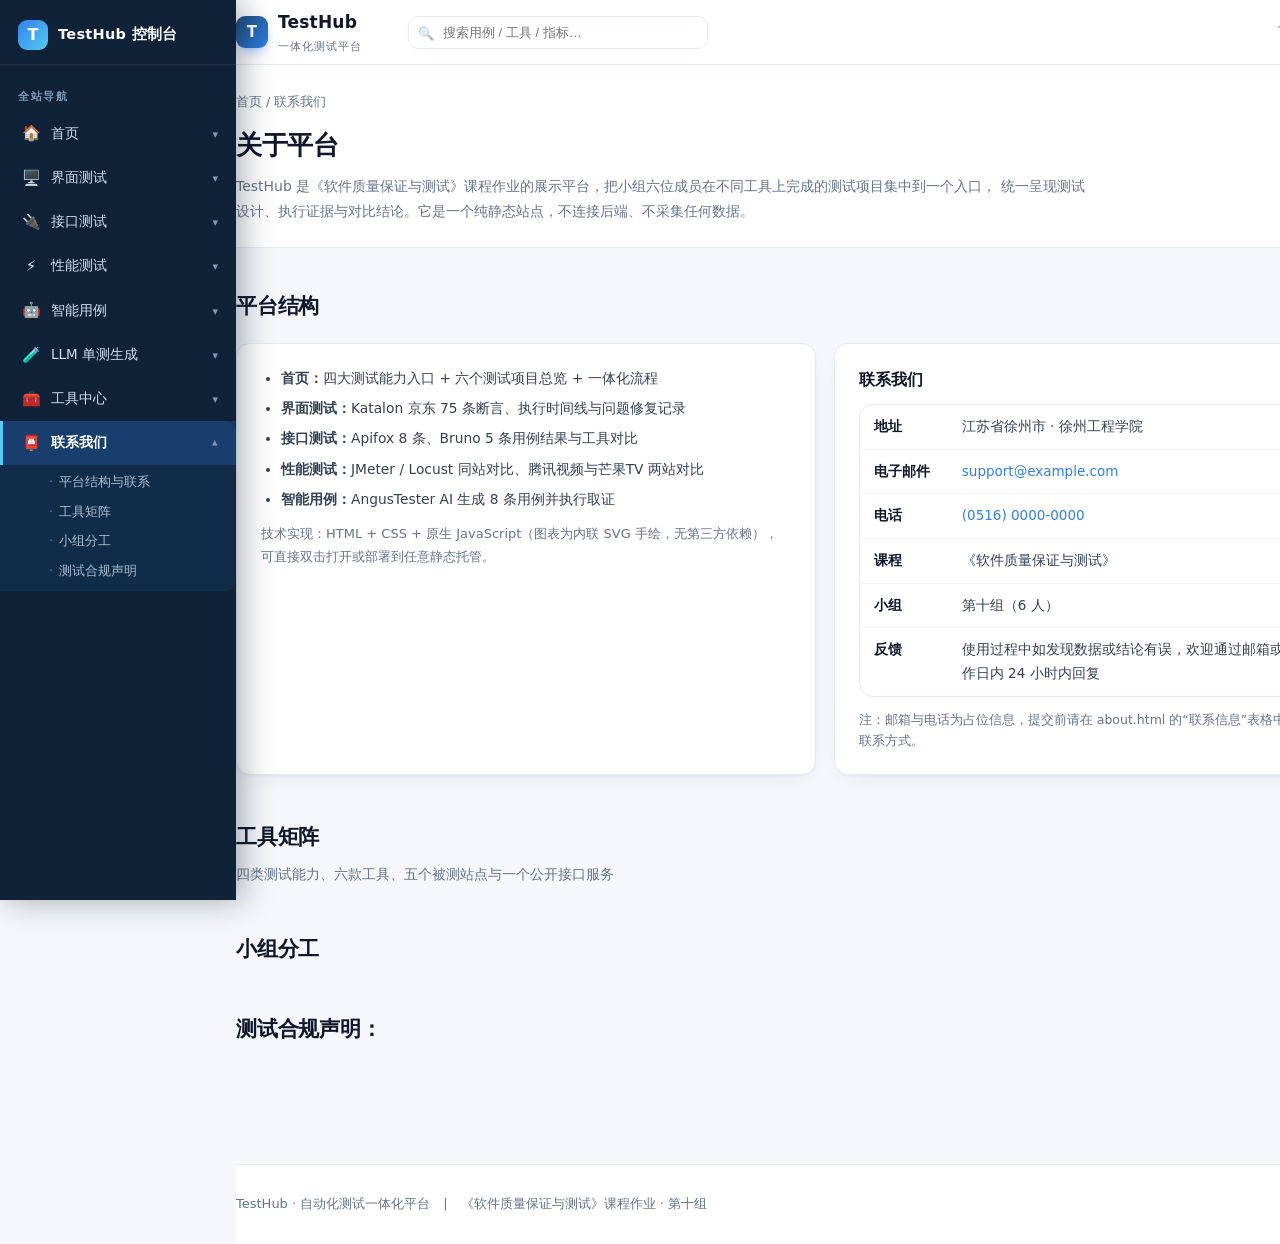
==== commit b85a6904: "fix: 组名更正为第十组（页眉/页脚/分工表/接口测试演示文案）" ====
--- a/about.html
+++ b/about.html
@@ -63,7 +63,7 @@
               <tr><td class="strong">电子邮件</td><td><a href="mailto:support@example.com">support@example.com</a></td></tr>
               <tr><td class="strong">电话</td><td><a href="tel:+8651600000000">(0516) 0000-0000</a></td></tr>
               <tr><td class="strong">课程</td><td>《软件质量保证与测试》</td></tr>
-              <tr><td class="strong">小组</td><td>第五组（6 人）</td></tr>
+              <tr><td class="strong">小组</td><td>第十组（6 人）</td></tr>
               <tr><td class="strong">反馈</td><td>使用过程中如发现数据或结论有误，欢迎通过邮箱或电话反馈；工作日内 24 小时内回复</td></tr>
             </tbody>
           </table>
@@ -127,7 +127,7 @@
 
 <footer class="site">
   <div class="wrap inner">
-    <div>TestHub · 自动化测试一体化平台　|　《软件质量保证与测试》课程作业 · 第五组</div>
+    <div>TestHub · 自动化测试一体化平台　|　《软件质量保证与测试》课程作业 · 第十组</div>
     <div><a href="index.html">返回首页</a></div>
   </div>
 </footer>
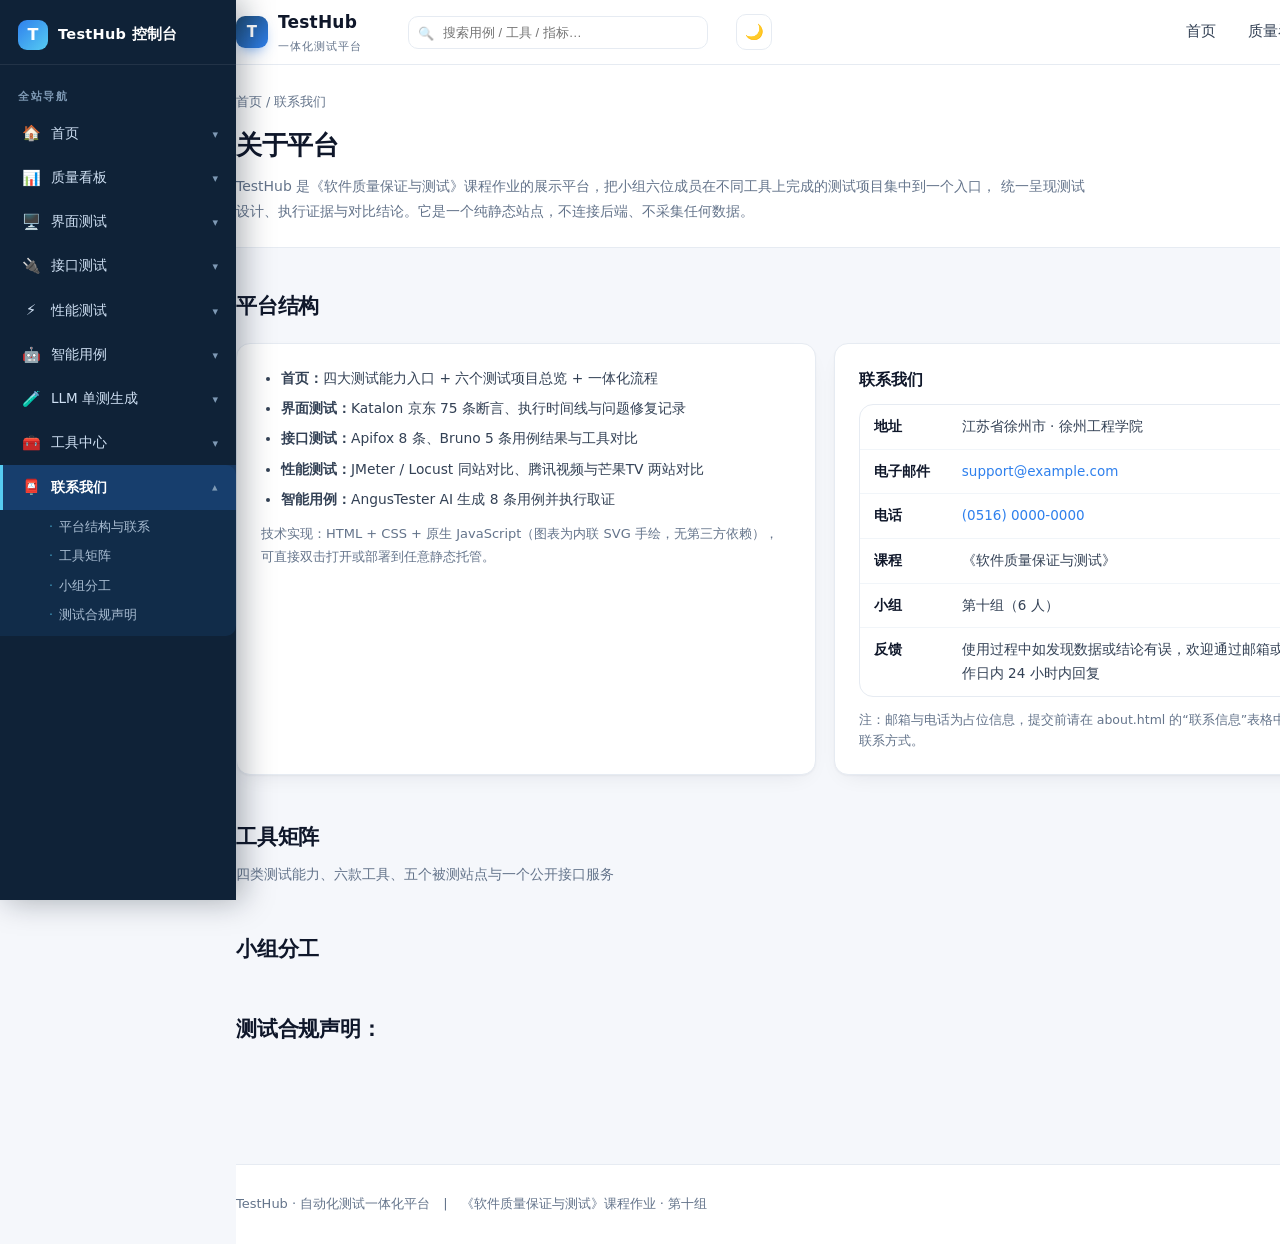
==== commit 2f9045f6: "fix: 组名更正为第十组（页眉/页脚/分工表/接口测试演示文案）" ====
--- a/about.html
+++ b/about.html
@@ -7,6 +7,7 @@
 <link rel="stylesheet" href="assets/css/style.css">
 <link rel="stylesheet" href="assets/css/console.css">
 <link rel="stylesheet" href="assets/css/sidebar.css">
+<script src="assets/js/theme.js"></script>
 </head>
 <body>
 
@@ -18,8 +19,10 @@
       <div class="search-pop" id="searchPop"></div>
     </div>
     <button class="nav-toggle" aria-label="菜单">☰</button>
+    <button class="theme-toggle" id="themeToggle" aria-label="切换深色模式">🌙</button>
     <nav class="nav-links">
       <a href="index.html">首页</a>
+      <a href="dashboard.html">质量看板</a>
       <a href="about.html">联系我们</a>
     </nav>
   </div>
--- a/assets/css/style.css
+++ b/assets/css/style.css
@@ -283,3 +283,77 @@
   .hero-inner { padding: 40px 0 34px; }
   main { padding: 26px 0 48px; }
 }
+
+/* ---------- 主题切换按钮 ---------- */
+.theme-toggle {
+  width: 36px; height: 36px; border-radius: 10px;
+  border: 1px solid var(--line); background: var(--card);
+  cursor: pointer; font-size: 15px; display: grid; place-items: center;
+  flex: 0 0 auto; transition: border-color .15s, transform .15s;
+}
+.theme-toggle:hover { border-color: #2f80ed; transform: translateY(-1px); }
+
+/* ---------- 深色模式 ---------- */
+:root {
+  --chart-grid: #eef2f7; --chart-grid-strong: #cbd5e1;
+  --chart-muted: #94a3b8; --chart-muted2: #64748b;
+  --chart-ink: #0f172a; --chart-ink2: #334155; --chart-point: #ffffff;
+}
+.dark body {
+  --bg: #0b1220; --card: #131c2e; --ink: #e6edf7; --ink-2: #c4d1e2; --muted: #8ba0bb;
+  --line: #243350; --brand: #3b82c4; --brand-2: #5aa2f0; --brand-soft: #16253f;
+  --ok: #4ade80; --ok-soft: #0e2a1c; --warn: #fbbf24; --warn-soft: #2d2310;
+  --fail: #f87171; --fail-soft: #2e1416; --info: #93b4f8; --info-soft: #14203c;
+  --shadow: 0 1px 2px rgba(0, 0, 0, .3), 0 8px 24px -12px rgba(0, 0, 0, .55);
+  --shadow-lg: 0 24px 60px -30px rgba(0, 0, 0, .7);
+  --chart-grid: #1d2b45; --chart-grid-strong: #2c3d5f;
+  --chart-muted: #6f84a3; --chart-muted2: #8ba0bb;
+  --chart-ink: #e6edf7; --chart-ink2: #c4d1e2; --chart-point: #131c2e;
+}
+.dark body { background: var(--bg); color: var(--ink); }
+.dark .nav { background: rgba(11, 18, 32, .92); }
+.dark .hero {
+  background:
+    radial-gradient(900px 340px at 12% -10%, #12233f 0%, rgba(18, 35, 63, 0) 70%),
+    radial-gradient(700px 300px at 92% 0%, #0f2436 0%, rgba(15, 36, 54, 0) 70%),
+    #0d1526;
+}
+.dark .module, .dark .stat, .dark .table-wrap, .dark .chart-card, .dark .shot,
+.dark .step, .dark .page-head, .dark footer.site, .dark .tool-card,
+.dark .console, .dark .chart-box, .dark .search-pop, .dark .btn-ghost,
+.dark .tool-links a, .dark .nav-search input, .dark .ctl-row select,
+.dark .ctl-row input[type="text"], .dark .console textarea, .dark .th-hamb { background: var(--card); }
+.dark .btn-ghost { color: var(--ink-2); }
+.dark .btn-ghost:hover { border-color: #3a5280; color: var(--brand-2); }
+.dark table.data thead th { background: #182338; }
+.dark table.data tbody td { border-bottom-color: #1e2b44; }
+.dark table.data tbody tr:hover { background: #16213a; }
+.dark .badge.gray { background: #1e2b44; }
+.dark .chip { background: #182338; }
+.dark .nav-links { background: var(--card); }
+.dark .callout { background: #14274a; border-color: #24406b; color: #bcd2ee; }
+.dark .callout.ok { background: #0e2a1c; border-color: #1d4630; color: #86efac; }
+.dark .callout.warn { background: #2d2310; border-color: #51400f; color: #fcd34d; }
+.dark .tl-item::before { background: var(--card); }
+.dark .kv { background: #182338; }
+.dark .hist-list .hm { background: #1e2b44; }
+.dark .hist-list .hm.ok { background: #0e2a1c; }
+.dark .hist-list .hm.bad { background: #2e1416; }
+.dark .ai-prog { background: #1e2b44; }
+.dark .th-hamb span { background: #9db4d0; }
+.dark .tc-badge { background: color-mix(in srgb, var(--tc) 20%, #0b1220); }
+.dark .sp-item:hover { background: var(--brand-soft); }
+
+/* ---------- 打印 / 导出 PDF ---------- */
+@media print {
+  .nav, .th-sidebar, .th-mask, .th-hamb, .nav-search, .theme-toggle,
+  .nav-toggle, .hero-actions, footer.site, .btn, .more { display: none !important; }
+  .th-page { margin-left: 0 !important; }
+  body { background: #fff; }
+  main { padding: 0 !important; }
+  .card, .chart-card, .stat, .module, .shot, .step, .console {
+    box-shadow: none !important; break-inside: avoid;
+  }
+  .section { break-inside: avoid-page; }
+  .chart svg { max-height: 300px; }
+}
